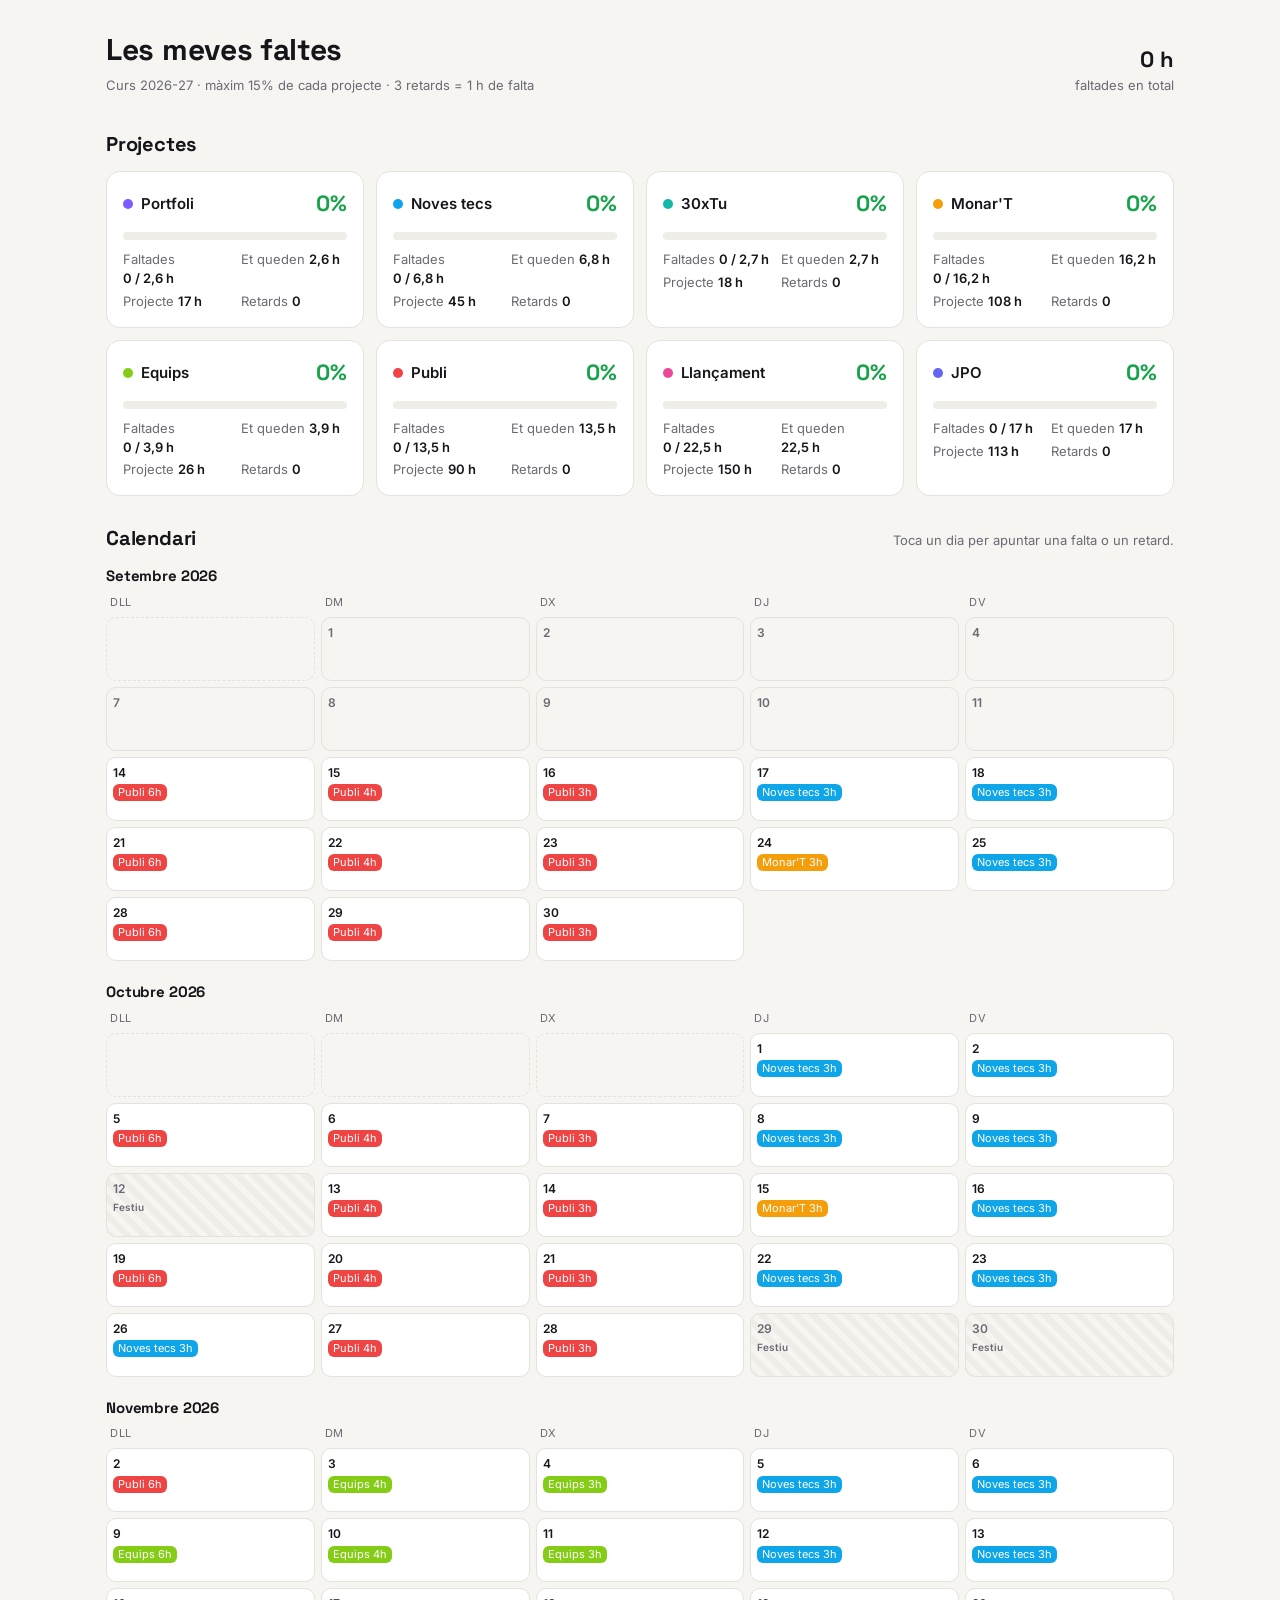
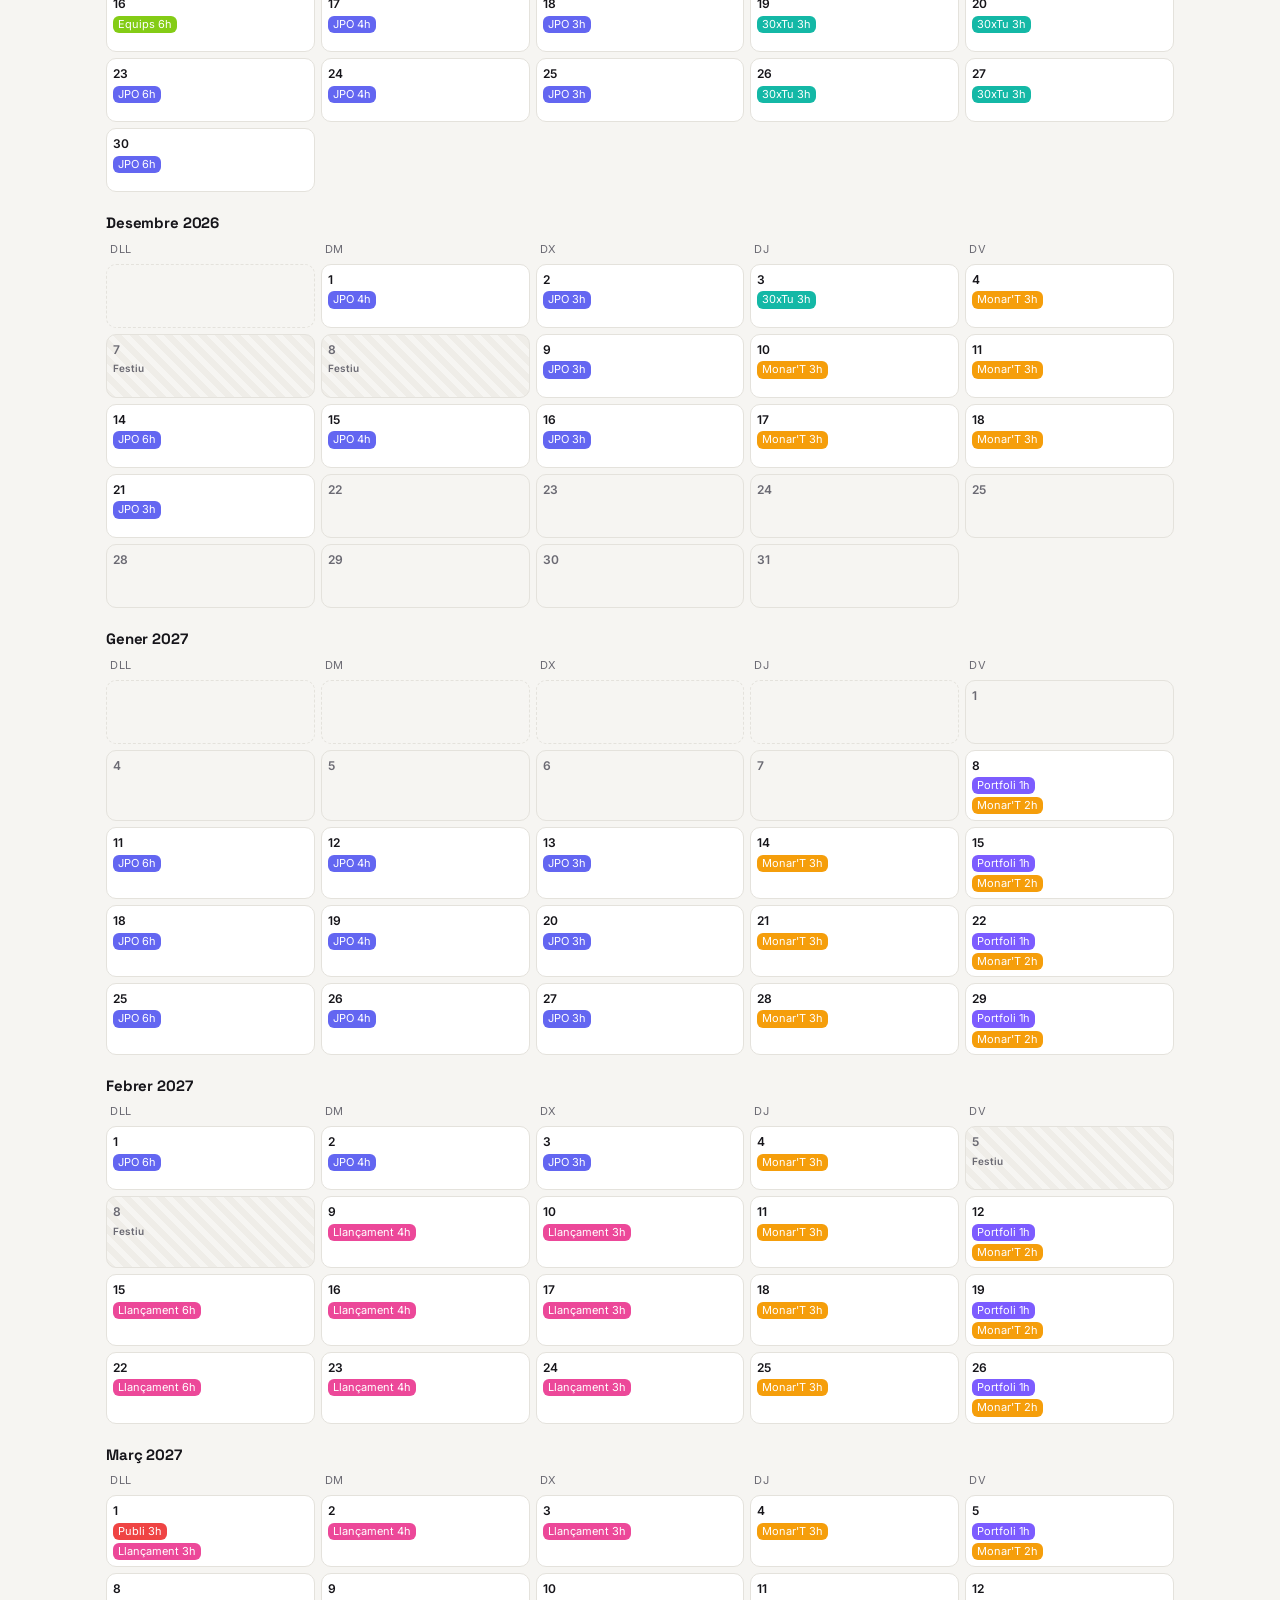
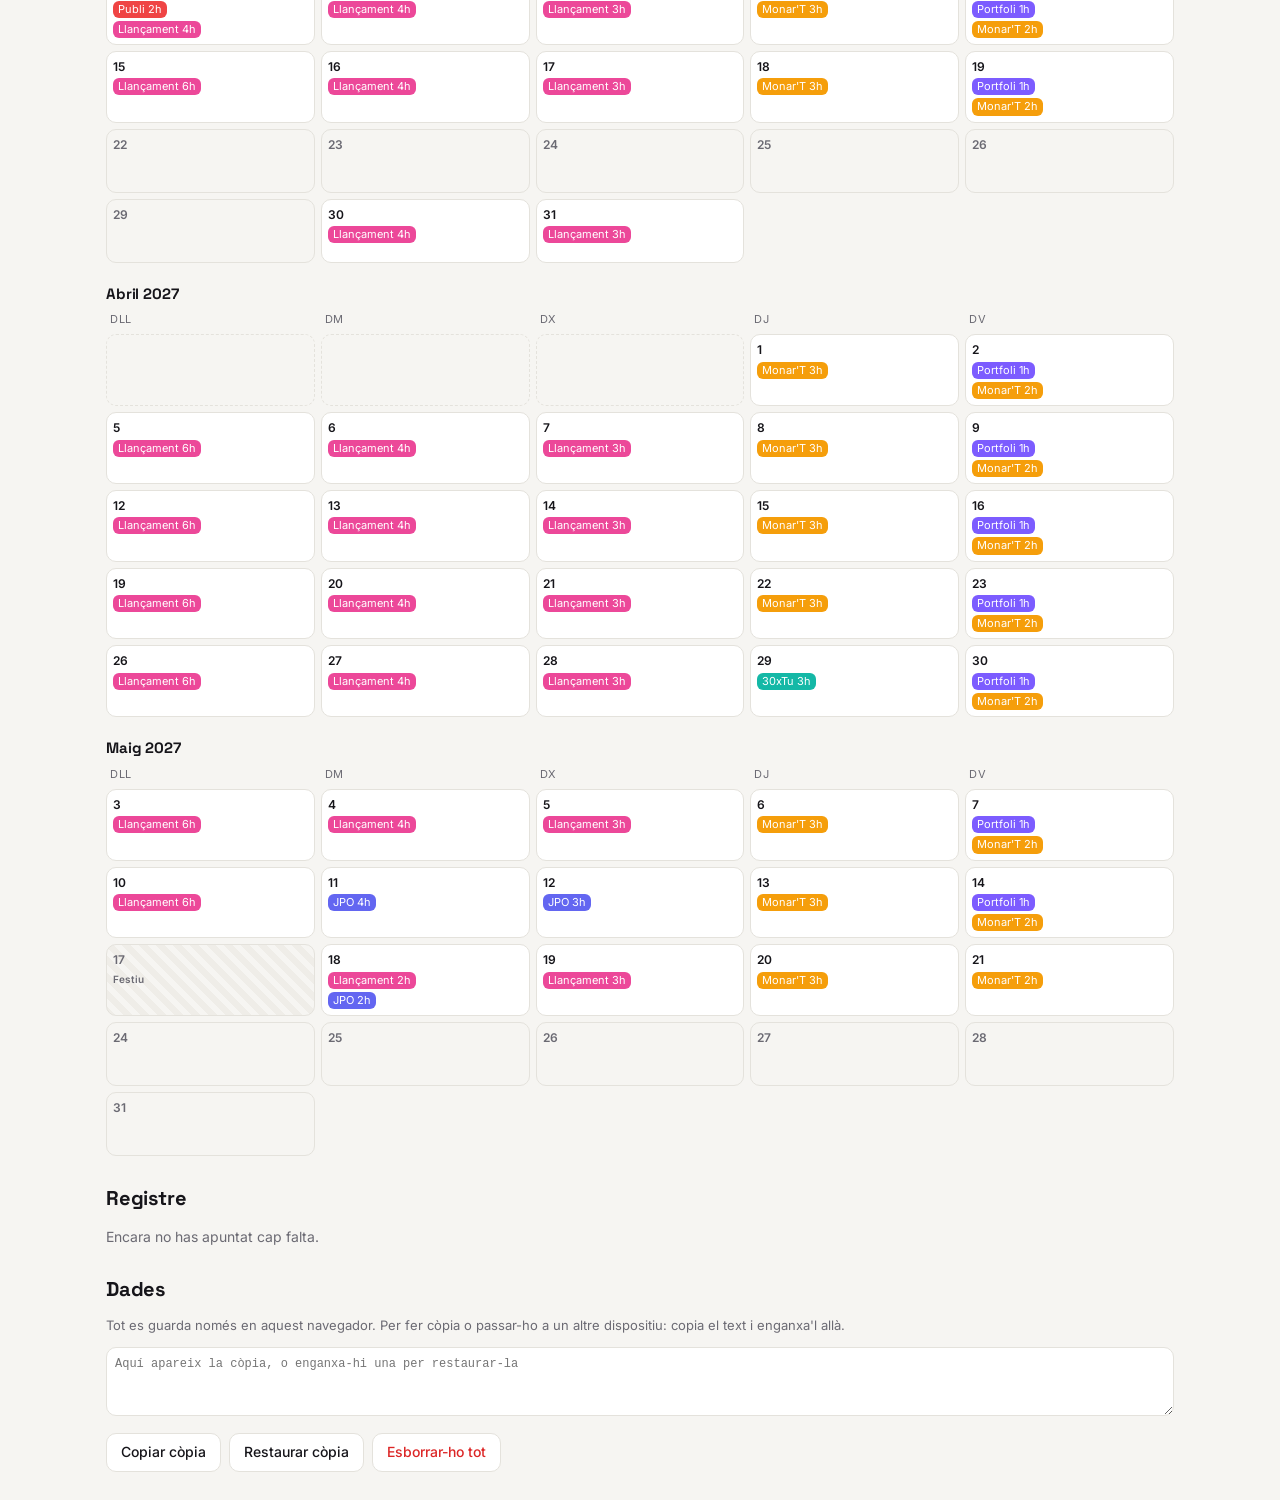
==== index.html @ 02ca1476 "Còpia de seguretat en text i confirmació dins la pàgina Substitueix alert/confirm i la descàrrega de" ====
<!doctype html>
<html lang="ca">
<head>
  <meta charset="utf-8">
  <meta name="viewport" content="width=device-width, initial-scale=1">
  <title>Les meves faltes</title>
  <link rel="preconnect" href="https://fonts.googleapis.com">
  <link rel="preconnect" href="https://fonts.gstatic.com" crossorigin>
  <link href="https://fonts.googleapis.com/css2?family=Space+Grotesk:wght@500;700&family=Inter:wght@400;500;600&display=swap" rel="stylesheet">
  <link rel="stylesheet" href="styles.css">
</head>
<body>
  <header class="top">
    <div>
      <h1>Les meves faltes</h1>
      <p class="sub">Curs 2026-27 · màxim 15% de cada projecte · 3 retards = 1 h de falta</p>
    </div>
    <div class="global" id="global"></div>
  </header>

  <main>
    <section>
      <h2>Projectes</h2>
      <div class="cards" id="cards"></div>
    </section>

    <section>
      <div class="section-head">
        <h2>Calendari</h2>
        <p class="hint">Toca un dia per apuntar una falta o un retard.</p>
      </div>
      <div id="calendar"></div>
    </section>

    <section>
      <h2>Registre</h2>
      <div id="log"></div>
    </section>

    <section class="tools">
      <h2>Dades</h2>
      <p class="hint">Tot es guarda només en aquest navegador. Per fer còpia o passar-ho a un altre dispositiu: copia el text i enganxa'l allà.</p>
      <textarea id="backup" rows="3" placeholder="Aquí apareix la còpia, o enganxa-hi una per restaurar-la"></textarea>
      <div class="row">
        <button id="export" class="btn">Copiar còpia</button>
        <button id="import" class="btn">Restaurar còpia</button>
        <button id="reset" class="btn danger">Esborrar-ho tot</button>
      </div>
      <p class="hint" id="msg" role="status"></p>
    </section>
  </main>

  <dialog id="day">
    <form method="dialog" class="dlg">
      <div class="dlg-head">
        <h3 id="day-title"></h3>
        <button class="icon" value="close" aria-label="Tancar">✕</button>
      </div>
      <div id="day-body"></div>
      <details class="edit">
        <summary>Editar hores del dia (si la temporització ha canviat)</summary>
        <div id="day-edit"></div>
        <div class="row">
          <button type="button" class="btn" id="edit-save">Desar hores</button>
          <button type="button" class="btn ghost" id="edit-reset">Tornar a l'original</button>
        </div>
      </details>
    </form>
  </dialog>

  <script src="data.js"></script>
  <script src="app.js"></script>
</body>
</html>
---- styles.css ----
html { color-scheme: light; }
:root {
  --bg: #f6f5f2;
  --surface: #ffffff;
  --ink: #16151a;
  --muted: #6b6a73;
  --line: #e4e2dc;
  --soft: #efede8;
  --ok: #16a34a;
  --warn: #d97706;
  --bad: #dc2626;
  --accent: #16151a;
  --radius: 14px;
}
@media (prefers-color-scheme: dark) {
  :root:not([data-theme="light"]) {
    --bg: #111014;
    --surface: #1b1a20;
    --ink: #f2f1ee;
    --muted: #9a99a3;
    --line: #2c2b33;
    --soft: #24232a;
    --ok: #22c55e;
    --warn: #f59e0b;
    --bad: #f87171;
    --accent: #f2f1ee;
    color-scheme: dark;
  }
}
:root[data-theme="dark"] {
  --bg: #111014; --surface: #1b1a20; --ink: #f2f1ee; --muted: #9a99a3;
  --line: #2c2b33; --soft: #24232a; --ok: #22c55e; --warn: #f59e0b; --bad: #f87171; --accent: #f2f1ee; color-scheme: dark;
}

* { box-sizing: border-box; }
body {
  margin: 0;
  background: var(--bg);
  color: var(--ink);
  font: 15px/1.45 Inter, system-ui, sans-serif;
}
h1, h2, h3 { font-family: "Space Grotesk", Inter, sans-serif; margin: 0; letter-spacing: -0.01em; }
h1 { font-size: 30px; }
h2 { font-size: 20px; margin-bottom: 12px; }
h3 { font-size: 18px; }
.sub, .hint { color: var(--muted); margin: 4px 0 0; font-size: 13px; }

.top, main { max-width: 1100px; margin: 0 auto; padding: 0 16px; }
.top { display: flex; justify-content: space-between; align-items: flex-end; gap: 16px; flex-wrap: wrap; padding-top: 28px; padding-bottom: 8px; }
.global { font-size: 13px; color: var(--muted); text-align: right; }
.global strong { color: var(--ink); font-size: 22px; font-family: "Space Grotesk", sans-serif; display: block; }
section { margin: 28px 0; }
.section-head { display: flex; justify-content: space-between; align-items: baseline; flex-wrap: wrap; gap: 8px; margin-bottom: 12px; }
.section-head h2 { margin: 0; }

/* Targetes de projecte */
.cards { display: grid; grid-template-columns: repeat(auto-fill, minmax(240px, 1fr)); gap: 12px; }
.card { background: var(--surface); border: 1px solid var(--line); border-radius: var(--radius); padding: 16px; }
.card-head { display: flex; align-items: center; gap: 8px; }
.dot { width: 10px; height: 10px; border-radius: 50%; flex: none; }
.card-name { font-weight: 600; }
.pct { margin-left: auto; font-family: "Space Grotesk", sans-serif; font-size: 22px; font-weight: 700; }
.bar { position: relative; height: 8px; background: var(--soft); border-radius: 99px; margin: 12px 0 10px; overflow: hidden; }
.bar > span { position: absolute; inset: 0 auto 0 0; border-radius: 99px; }
.stats { display: grid; grid-template-columns: 1fr 1fr; gap: 4px 12px; font-size: 13px; color: var(--muted); }
.stats b { color: var(--ink); font-weight: 600; white-space: nowrap; }
.ok { color: var(--ok); } .warn { color: var(--warn); } .bad { color: var(--bad); }
.bg-ok { background: var(--ok); } .bg-warn { background: var(--warn); } .bg-bad { background: var(--bad); }

/* Calendari */
.month { margin-bottom: 20px; }
.month h3 { font-size: 15px; margin-bottom: 8px; }
.grid { display: grid; grid-template-columns: repeat(5, minmax(0, 1fr)); gap: 6px; }
.wd { font-size: 11px; color: var(--muted); text-transform: uppercase; letter-spacing: .05em; padding-left: 4px; }
.cell {
  min-height: 64px; background: var(--surface); border: 1px solid var(--line); border-radius: 10px;
  padding: 6px; text-align: left; font: inherit; color: inherit; cursor: pointer; display: flex; flex-direction: column; gap: 3px;
}
.cell:hover { border-color: var(--muted); }
.cell.empty { background: transparent; border-style: dashed; cursor: default; }
.cell.none { background: transparent; cursor: default; color: var(--muted); }
.cell.holiday { background: repeating-linear-gradient(45deg, var(--soft) 0 6px, transparent 6px 12px); cursor: default; color: var(--muted); }
.cell.today { outline: 2px solid var(--accent); outline-offset: 1px; }
.cell.missed { border-color: var(--bad); }
.num { font-size: 12px; font-weight: 600; display: flex; justify-content: space-between; }
.tag { font-size: 10px; color: var(--bad); font-weight: 600; }
.chip { font-size: 11px; line-height: 1.2; padding: 2px 5px; border-radius: 6px; color: #fff; white-space: nowrap; overflow: hidden; text-overflow: ellipsis; }
.chip.x { text-decoration: line-through; opacity: .55; }

/* Registre */
.log { background: var(--surface); border: 1px solid var(--line); border-radius: var(--radius); overflow: hidden; }
.log-row { display: flex; gap: 12px; align-items: center; padding: 10px 14px; border-top: 1px solid var(--line); font-size: 14px; }
.log-row:first-child { border-top: 0; }
.log-row .d { width: 110px; color: var(--muted); flex: none; }
.log-row .p { flex: 1; display: flex; align-items: center; gap: 8px; }
.empty-msg { color: var(--muted); font-size: 14px; }

/* Botons */
.row { display: flex; gap: 8px; flex-wrap: wrap; margin-top: 12px; }
.btn { font: inherit; font-size: 14px; font-weight: 500; padding: 8px 14px; border-radius: 10px; border: 1px solid var(--line); background: var(--surface); color: var(--ink); cursor: pointer; }
.btn:hover { border-color: var(--muted); }
.btn.danger { color: var(--bad); }
.btn.ghost { background: transparent; }
.icon { border: 0; background: none; color: var(--muted); font-size: 18px; cursor: pointer; }
.link { border: 0; background: none; color: var(--muted); cursor: pointer; font: inherit; font-size: 13px; text-decoration: underline; }

/* Diàleg */
dialog { border: 1px solid var(--line); border-radius: 18px; padding: 0; background: var(--surface); color: var(--ink); width: min(460px, calc(100vw - 32px)); }
dialog::backdrop { background: rgba(0,0,0,.45); }
.dlg { padding: 18px; }
.dlg-head { display: flex; justify-content: space-between; align-items: center; margin-bottom: 12px; }
.proj { border: 1px solid var(--line); border-radius: 12px; padding: 12px; margin-bottom: 10px; }
.proj-head { display: flex; align-items: center; gap: 8px; margin-bottom: 10px; }
.proj-head .h { margin-left: auto; color: var(--muted); font-size: 13px; }
.ctrl { display: flex; align-items: center; justify-content: space-between; gap: 8px; margin-top: 6px; font-size: 14px; }
.step { display: flex; align-items: center; gap: 6px; }
.step button { width: 32px; height: 32px; border-radius: 8px; border: 1px solid var(--line); background: var(--soft); color: var(--ink); font-size: 16px; cursor: pointer; }
.step output { min-width: 28px; text-align: center; font-weight: 600; }
.edit { margin-top: 8px; font-size: 14px; }
.edit summary { cursor: pointer; color: var(--muted); }
.edit-grid { display: grid; grid-template-columns: 1fr 70px; gap: 6px 10px; align-items: center; margin-top: 10px; }
.edit-grid input { font: inherit; padding: 6px 8px; border-radius: 8px; border: 1px solid var(--line); background: var(--bg); color: var(--ink); width: 100%; }

@media (max-width: 560px) {
  h1 { font-size: 24px; }
  .global { text-align: left; }
  .cell { min-height: 54px; padding: 4px; }
  .chip { font-size: 9px; padding: 1px 3px; }
  .log-row .d { width: 80px; }
}

#backup { width: 100%; margin-top: 12px; font: 12px/1.4 ui-monospace, monospace; padding: 8px; border-radius: 10px; border: 1px solid var(--line); background: var(--surface); color: var(--ink); resize: vertical; }
.btn:focus-visible, .cell:focus-visible, .step button:focus-visible { outline: 2px solid var(--accent); outline-offset: 2px; }
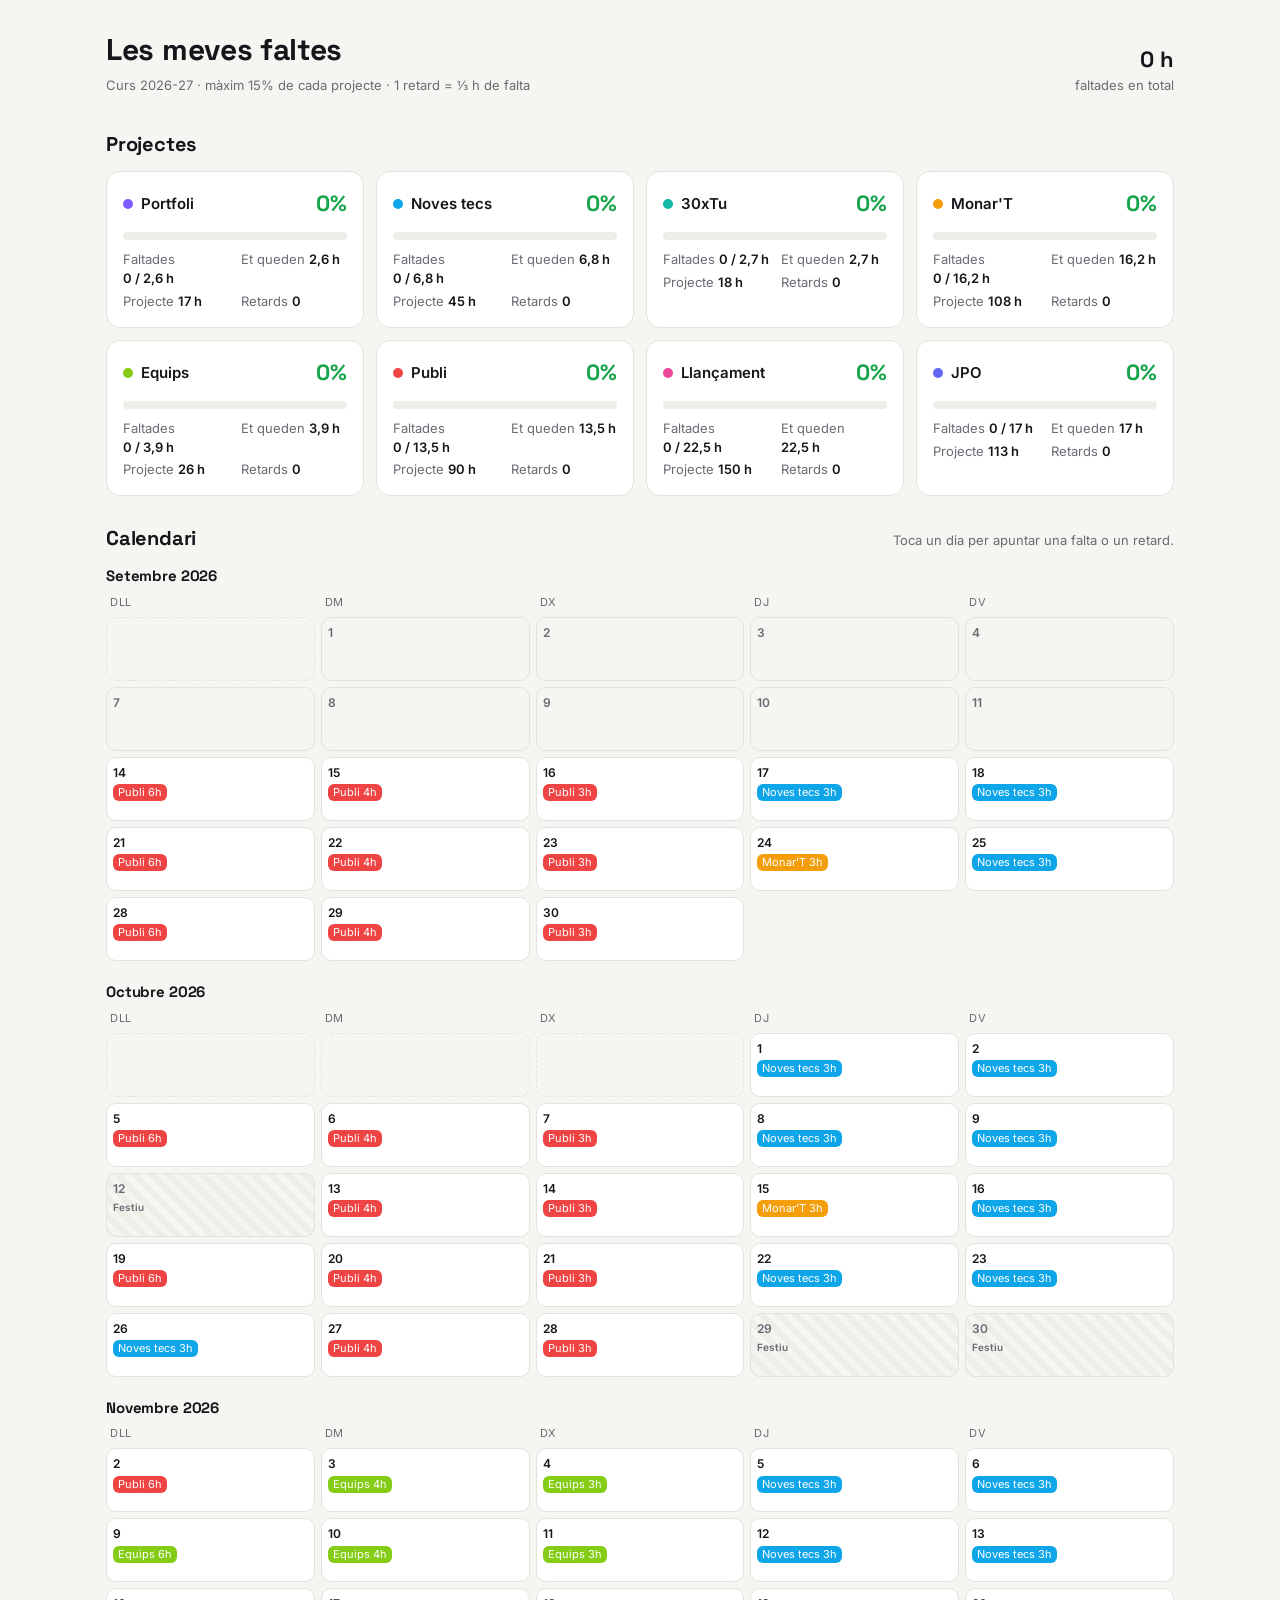
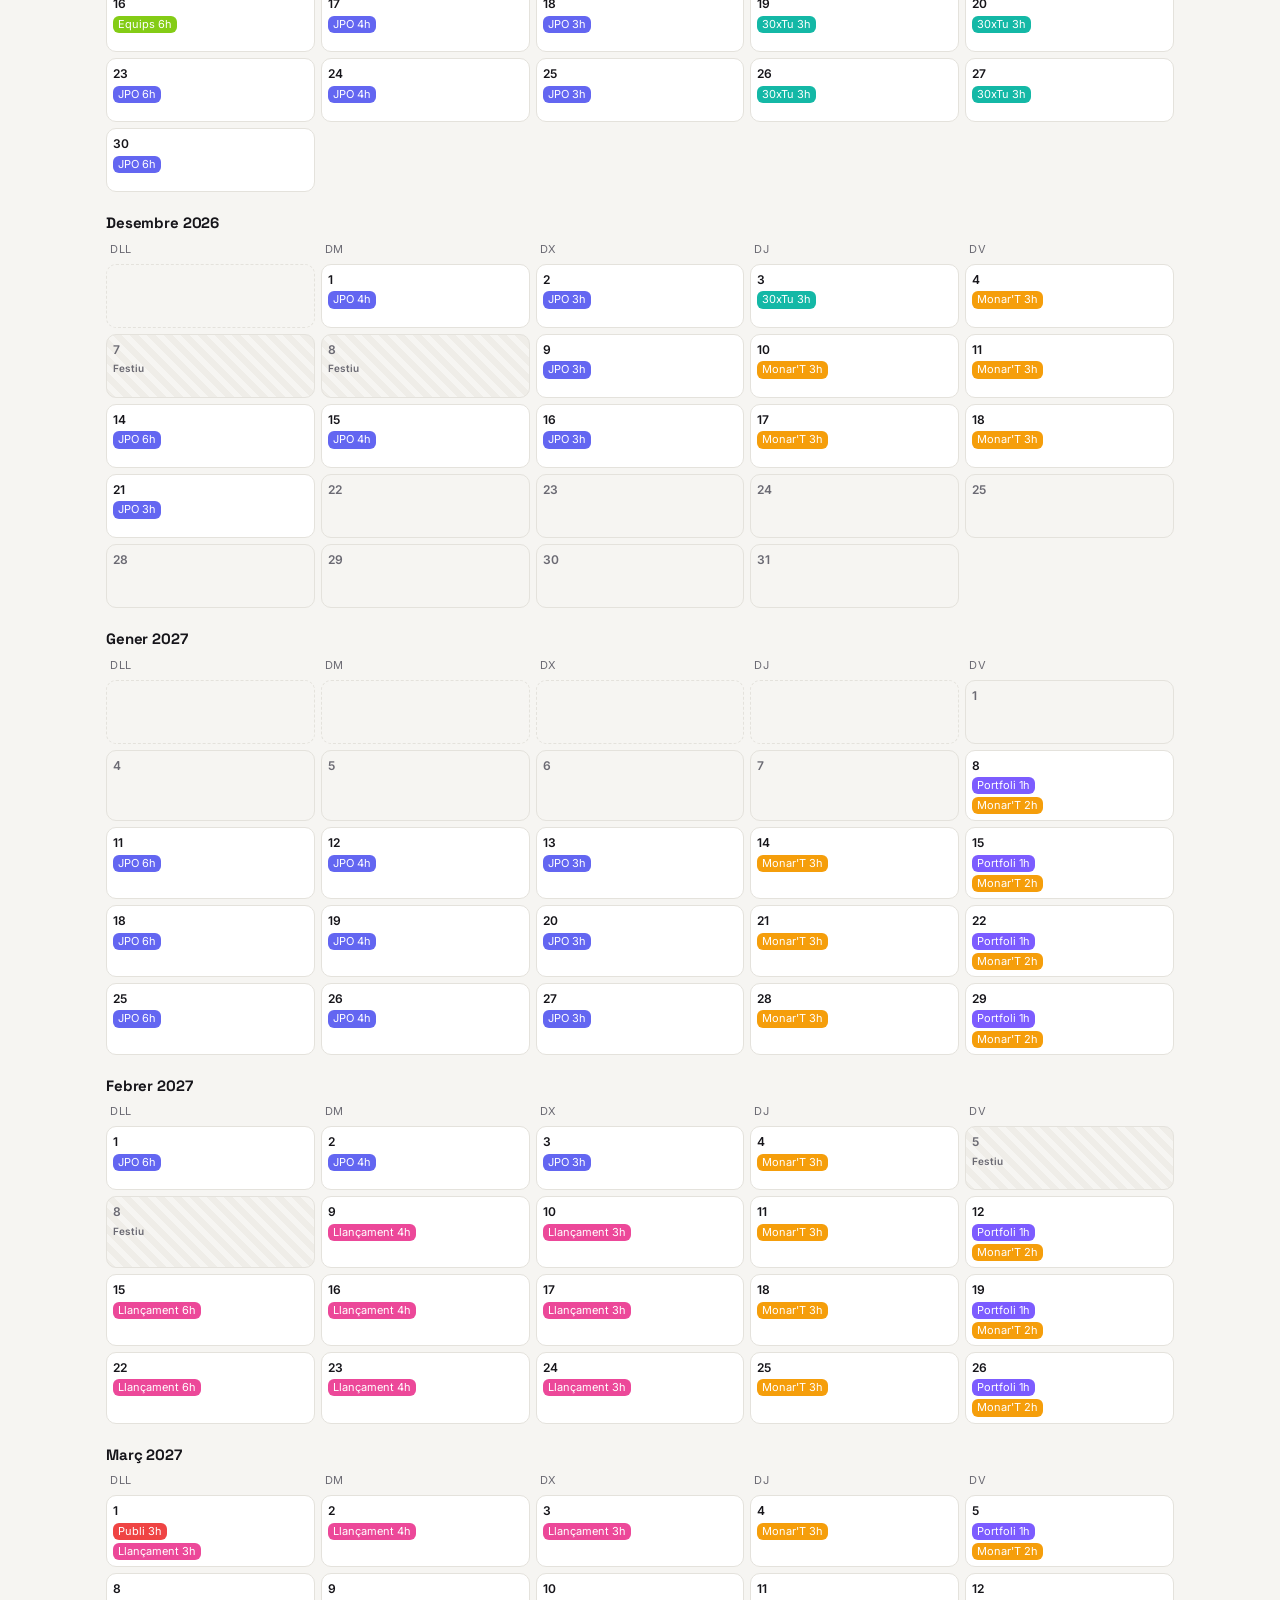
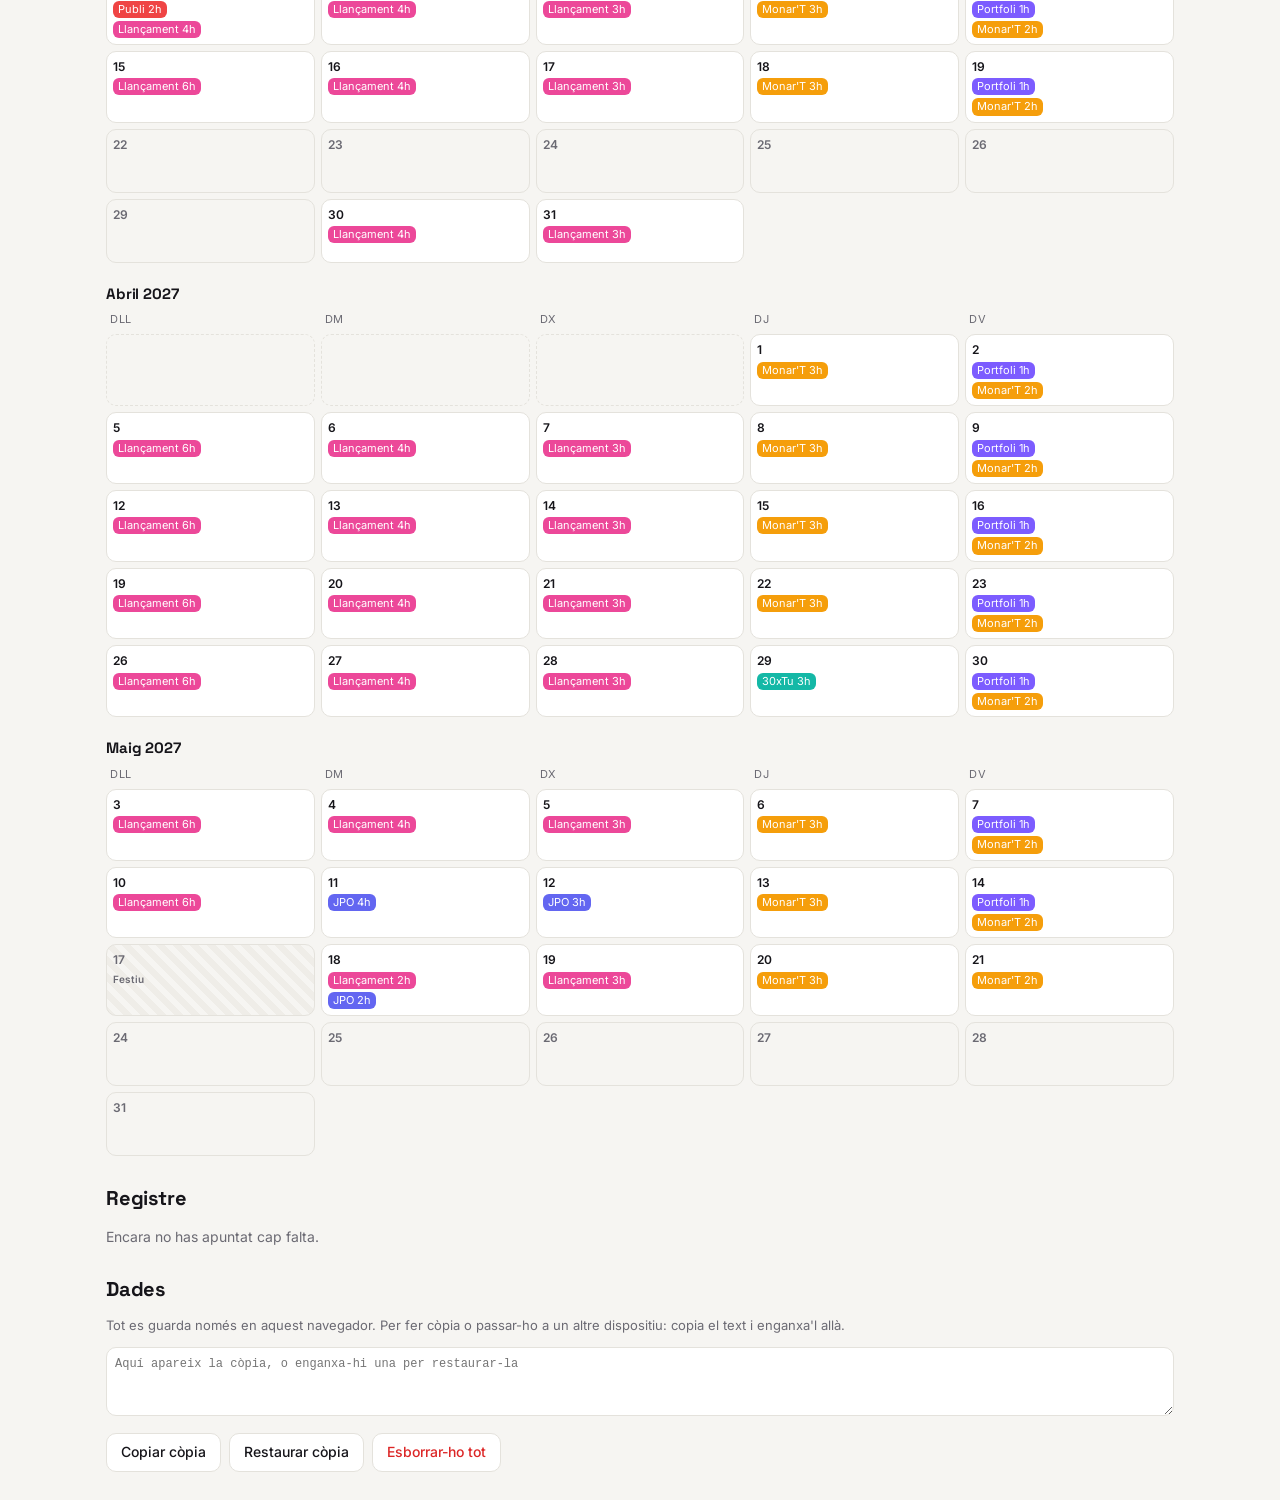
==== commit bbe3865e: "Cada retard suma 1/3 h de falta directament Co-Authored-By: Claude Opus 5.5 <noreply@anthropic.com> " ====
--- a/index.html
+++ b/index.html
@@ -13,7 +13,7 @@
   <header class="top">
     <div>
       <h1>Les meves faltes</h1>
-      <p class="sub">Curs 2026-27 · màxim 15% de cada projecte · 3 retards = 1 h de falta</p>
+      <p class="sub">Curs 2026-27 · màxim 15% de cada projecte · 1 retard = ⅓ h de falta</p>
     </div>
     <div class="global" id="global"></div>
   </header>
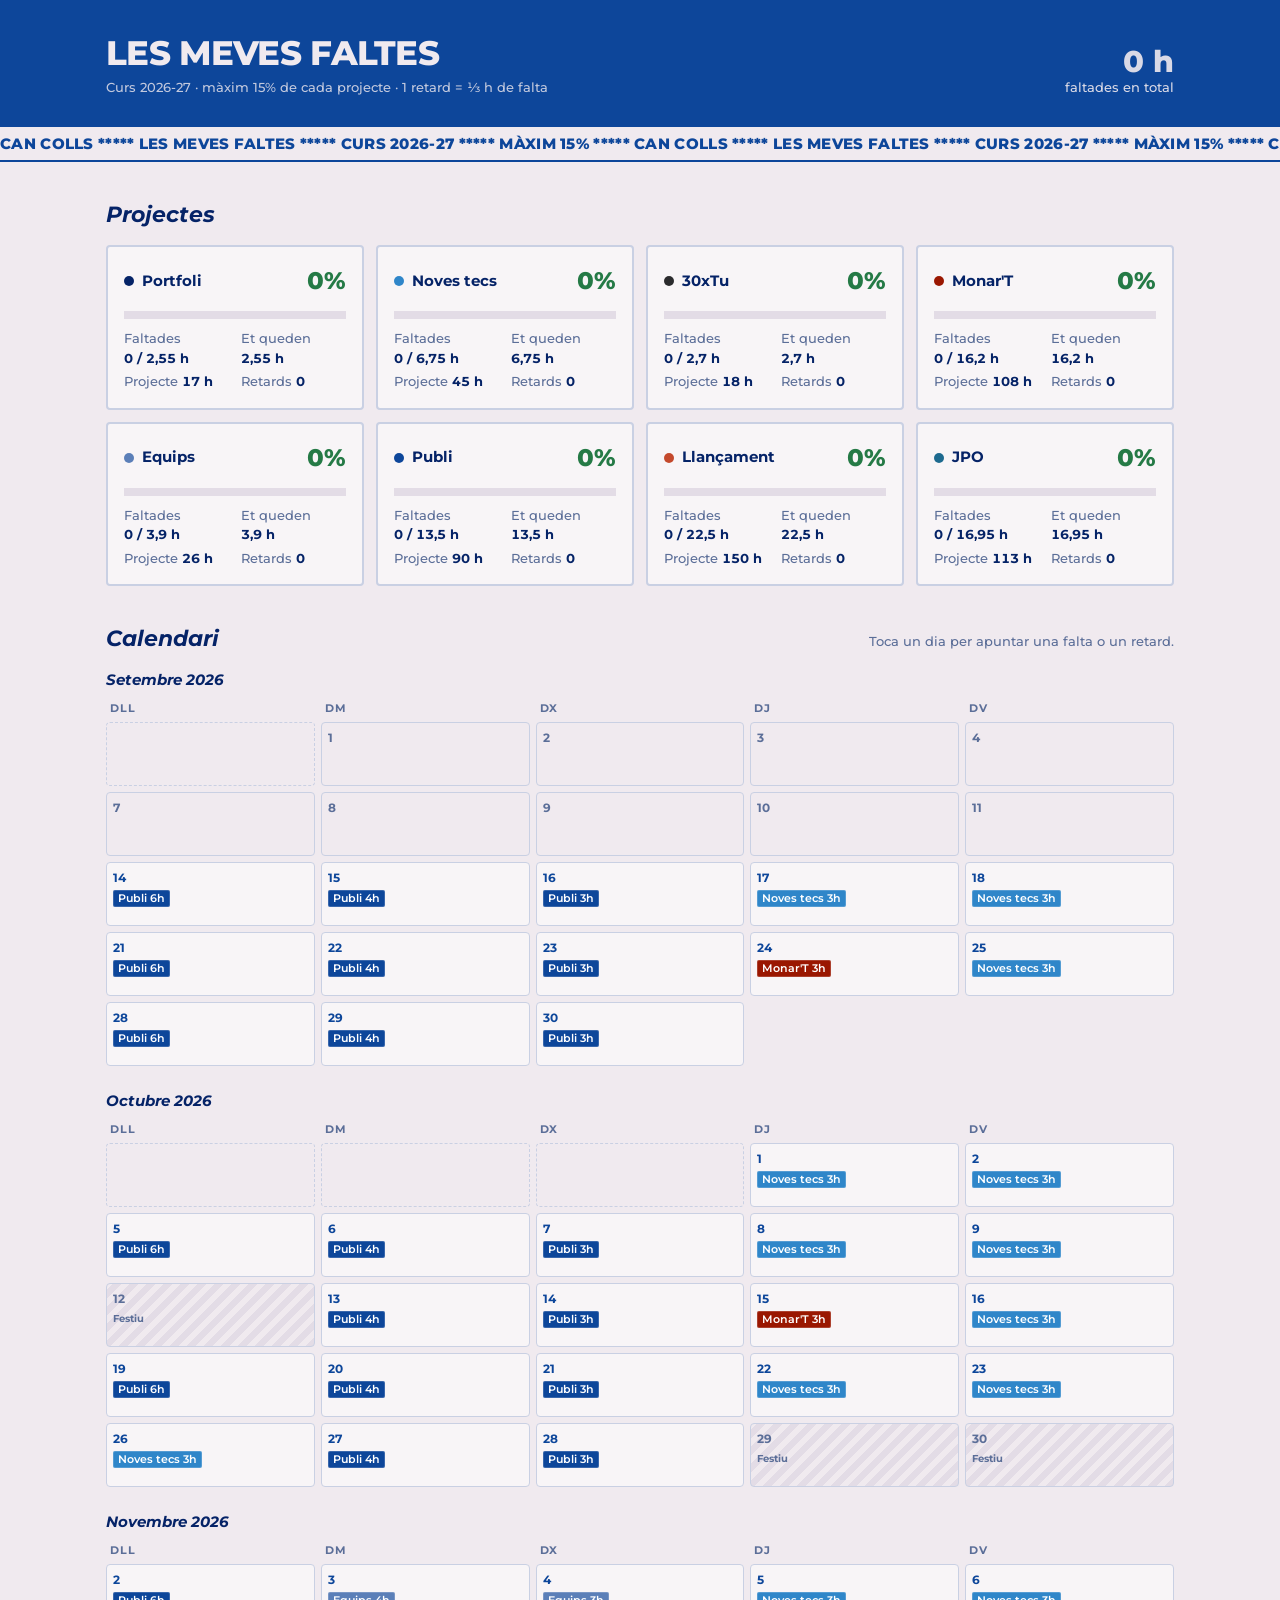
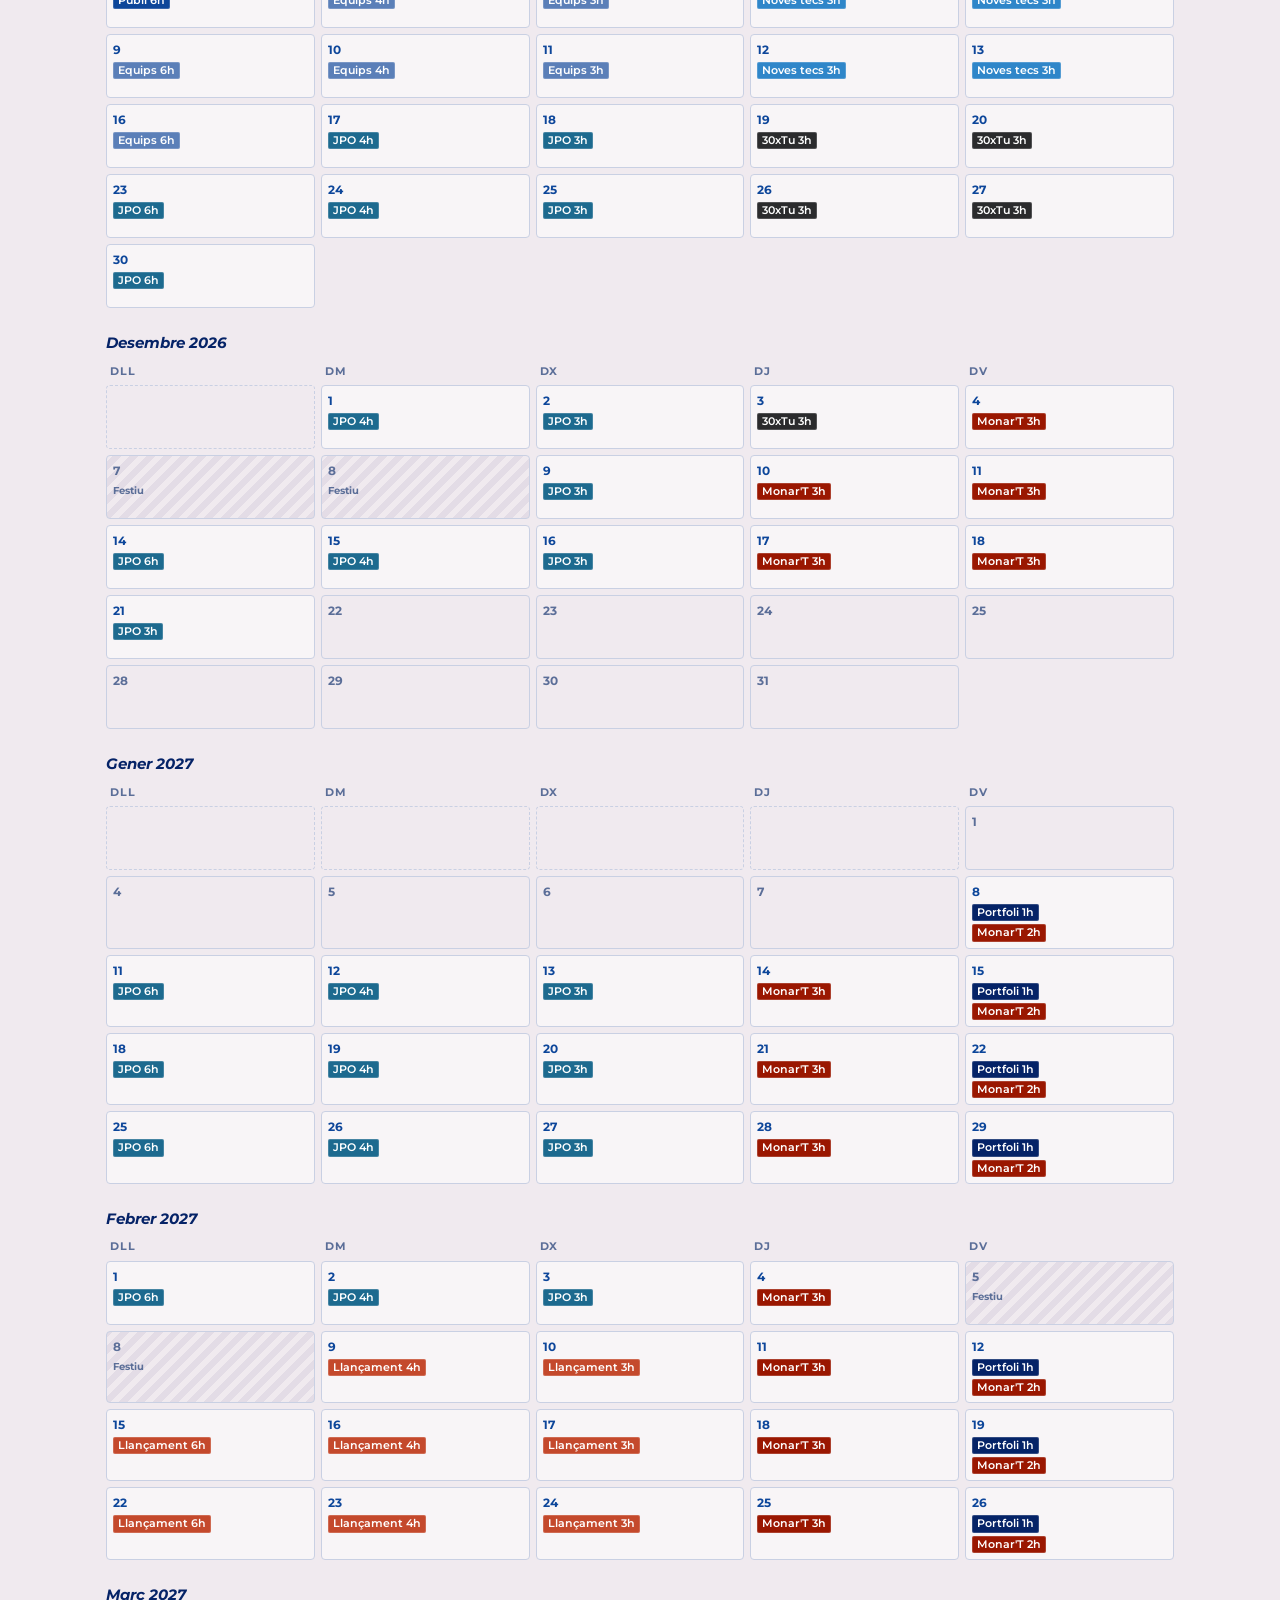
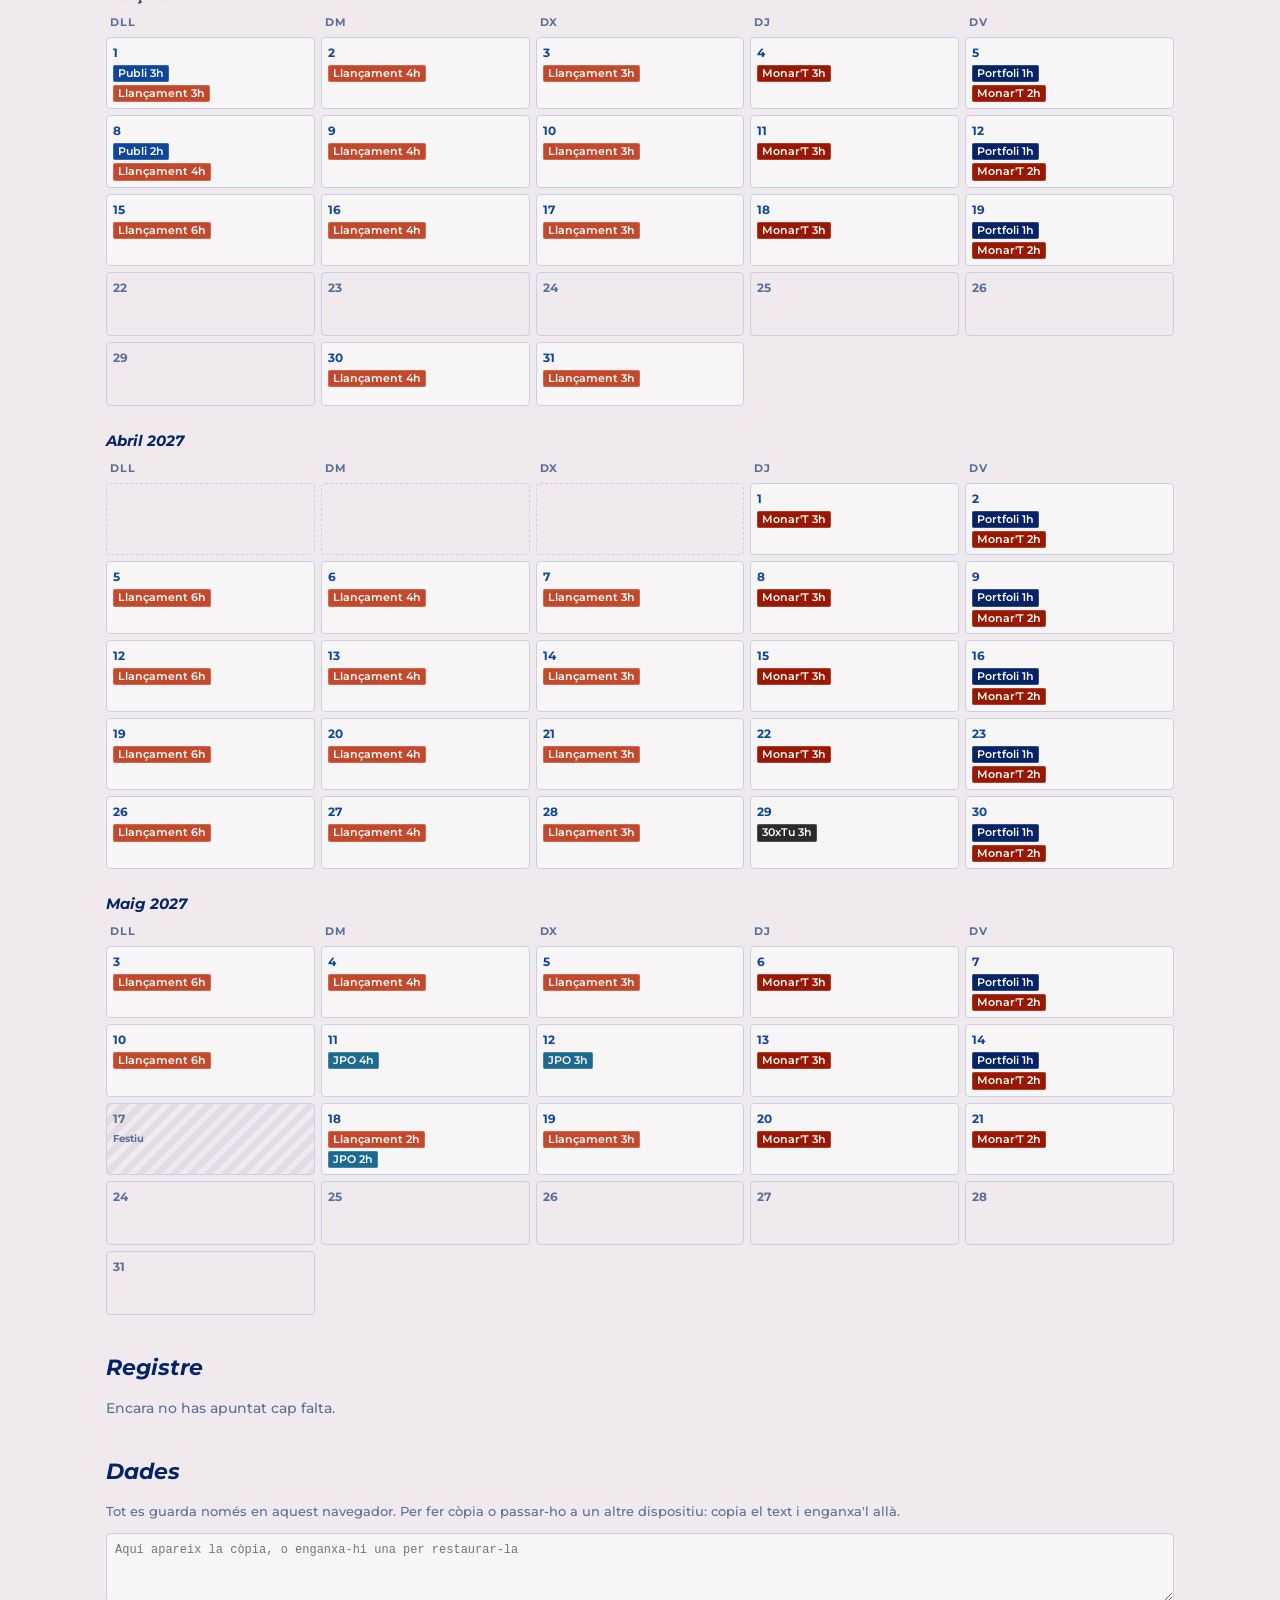
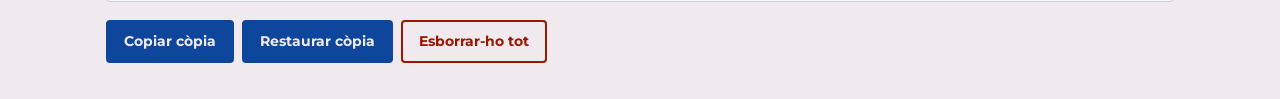
==== commit 5ec2105a: "Aplica la identitat visual de Can Colls Paleta (MarineBlue, NavalAir, RedRock, NotPink), Montserrat," ====
--- a/index.html
+++ b/index.html
@@ -6,7 +6,7 @@
   <title>Les meves faltes</title>
   <link rel="preconnect" href="https://fonts.googleapis.com">
   <link rel="preconnect" href="https://fonts.gstatic.com" crossorigin>
-  <link href="https://fonts.googleapis.com/css2?family=Space+Grotesk:wght@500;700&family=Inter:wght@400;500;600&display=swap" rel="stylesheet">
+  <link href="https://fonts.googleapis.com/css2?family=Montserrat:ital,wght@0,400;0,500;0,600;0,700;0,800;1,600;1,700&display=swap" rel="stylesheet">
   <link rel="stylesheet" href="styles.css">
 </head>
 <body>
@@ -17,6 +17,7 @@
     </div>
     <div class="global" id="global"></div>
   </header>
+  <div class="ticker" aria-hidden="true"><span>CAN COLLS ***** Les meves faltes ***** Curs 2026-27 ***** Màxim 15% ***** CAN COLLS ***** Les meves faltes ***** Curs 2026-27 ***** Màxim 15% ***** CAN COLLS ***** Les meves faltes ***** Curs 2026-27 ***** Màxim 15% ***** CAN COLLS ***** Les meves faltes ***** Curs 2026-27 ***** Màxim 15% ***** CAN COLLS ***** Les meves faltes ***** Curs 2026-27 ***** Màxim 15% ***** CAN COLLS ***** Les meves faltes ***** Curs 2026-27 ***** Màxim 15% ***** CAN COLLS ***** Les meves faltes ***** Curs 2026-27 ***** Màxim 15% ***** CAN COLLS ***** Les meves faltes ***** Curs 2026-27 ***** Màxim 15% ***** </span></div>
 
   <main>
     <section>
--- a/styles.css
+++ b/styles.css
@@ -1,35 +1,52 @@
+/* Identitat Can Colls: blau marí sobre blanc trencat, vermell per a l'èmfasi, Montserrat per a tot el text.
+   Capçalera en bloc blau a tota amplada + cinta de text, com als manuals de marca. */
 html { color-scheme: light; }
 :root {
-  --bg: #f6f5f2;
-  --surface: #ffffff;
-  --ink: #16151a;
-  --muted: #6b6a73;
-  --line: #e4e2dc;
-  --soft: #efede8;
-  --ok: #16a34a;
-  --warn: #d97706;
-  --bad: #dc2626;
-  --accent: #16151a;
-  --radius: 14px;
+  --marine: #0d469a;   /* MarineBlue */
+  --naval: #052367;    /* NavalAir */
+  --red: #9a1701;      /* RedRock */
+  --graphite: #2b2b2d; /* Idunnow */
+  --notpink: #f0eaef;  /* NotPink */
+
+  --bg: var(--notpink);
+  --surface: #f8f5f7;
+  --ink: var(--marine);
+  --strong: var(--naval);
+  --muted: #5b6e98;
+  --line: #c9d0e3;
+  --soft: #e3dce6;
+  --band: var(--marine);
+  --band-ink: var(--notpink);
+  --ok: #257a46;
+  --warn: #a8690f;
+  --bad: var(--red);
+  --accent: var(--red);
+  --radius: 4px;
+
+  --font: "Montserrat", "Helvetica Neue", Arial, sans-serif;
 }
 @media (prefers-color-scheme: dark) {
   :root:not([data-theme="light"]) {
-    --bg: #111014;
-    --surface: #1b1a20;
-    --ink: #f2f1ee;
-    --muted: #9a99a3;
-    --line: #2c2b33;
-    --soft: #24232a;
-    --ok: #22c55e;
-    --warn: #f59e0b;
-    --bad: #f87171;
-    --accent: #f2f1ee;
+    --bg: #04173f;
+    --surface: #0a2656;
+    --ink: #e9e3ec;
+    --strong: #ffffff;
+    --muted: #9fb0d4;
+    --line: #1f3d75;
+    --soft: #11306a;
+    --band: var(--marine);
+    --band-ink: var(--notpink);
+    --ok: #57c587;
+    --warn: #e5ad45;
+    --bad: #ef6a52;
+    --accent: #ef6a52;
     color-scheme: dark;
   }
 }
 :root[data-theme="dark"] {
-  --bg: #111014; --surface: #1b1a20; --ink: #f2f1ee; --muted: #9a99a3;
-  --line: #2c2b33; --soft: #24232a; --ok: #22c55e; --warn: #f59e0b; --bad: #f87171; --accent: #f2f1ee; color-scheme: dark;
+  --bg: #04173f; --surface: #0a2656; --ink: #e9e3ec; --strong: #ffffff; --muted: #9fb0d4;
+  --line: #1f3d75; --soft: #11306a; --band: var(--marine); --band-ink: var(--notpink);
+  --ok: #57c587; --warn: #e5ad45; --bad: #ef6a52; --accent: #ef6a52; color-scheme: dark;
 }
 
 * { box-sizing: border-box; }
@@ -37,97 +54,125 @@
   margin: 0;
   background: var(--bg);
   color: var(--ink);
-  font: 15px/1.45 Inter, system-ui, sans-serif;
+  font: 500 15px/1.5 var(--font);
 }
-h1, h2, h3 { font-family: "Space Grotesk", Inter, sans-serif; margin: 0; letter-spacing: -0.01em; }
-h1 { font-size: 30px; }
-h2 { font-size: 20px; margin-bottom: 12px; }
-h3 { font-size: 18px; }
-.sub, .hint { color: var(--muted); margin: 4px 0 0; font-size: 13px; }
+h1, h2, h3 { font-family: var(--font); margin: 0; text-wrap: balance; }
+h1 { font-size: 34px; font-weight: 800; letter-spacing: -0.02em; line-height: 1.05; }
+h2 { font-size: 22px; font-weight: 700; font-style: italic; margin-bottom: 14px; color: var(--strong); }
+h3 { font-size: 18px; font-weight: 700; }
+.sub, .hint { color: var(--muted); margin: 6px 0 0; font-size: 13px; font-weight: 500; }
 
+/* Capçalera: bloc blau a tota amplada */
 .top, main { max-width: 1100px; margin: 0 auto; padding: 0 16px; }
-.top { display: flex; justify-content: space-between; align-items: flex-end; gap: 16px; flex-wrap: wrap; padding-top: 28px; padding-bottom: 8px; }
-.global { font-size: 13px; color: var(--muted); text-align: right; }
-.global strong { color: var(--ink); font-size: 22px; font-family: "Space Grotesk", sans-serif; display: block; }
-section { margin: 28px 0; }
-.section-head { display: flex; justify-content: space-between; align-items: baseline; flex-wrap: wrap; gap: 8px; margin-bottom: 12px; }
+.top {
+  display: flex; justify-content: space-between; align-items: flex-end; gap: 16px; flex-wrap: wrap;
+  padding-top: 36px; padding-bottom: 28px;
+  background: var(--band); color: var(--band-ink);
+  box-shadow: 0 0 0 100vmax var(--band); clip-path: inset(0 -100vmax);
+}
+.top h1 { color: var(--band-ink); text-transform: uppercase; }
+.top .sub { color: var(--band-ink); opacity: .8; }
+.global { font-size: 13px; color: var(--band-ink); opacity: .9; text-align: right; }
+.global strong { color: var(--band-ink); font-size: 30px; font-weight: 800; display: block; line-height: 1.1; font-variant-numeric: tabular-nums; }
+
+/* Cinta de text sota la capçalera */
+.ticker {
+  overflow: hidden; white-space: nowrap; background: var(--notpink); color: var(--marine);
+  border-block: 2px solid var(--marine);
+  font: 800 15px/1 var(--font); text-transform: uppercase; letter-spacing: .02em;
+}
+.ticker span { display: inline-block; padding: 9px 0; animation: ticker 40s linear infinite; }
+@keyframes ticker { to { transform: translateX(-50%); } }
+@media (prefers-reduced-motion: reduce) { .ticker span { animation: none; } }
+
+section { margin: 36px 0; }
+.section-head { display: flex; justify-content: space-between; align-items: baseline; flex-wrap: wrap; gap: 8px; margin-bottom: 14px; }
 .section-head h2 { margin: 0; }
 
 /* Targetes de projecte */
 .cards { display: grid; grid-template-columns: repeat(auto-fill, minmax(240px, 1fr)); gap: 12px; }
-.card { background: var(--surface); border: 1px solid var(--line); border-radius: var(--radius); padding: 16px; }
+.card { background: var(--surface); border: 2px solid var(--line); border-radius: var(--radius); padding: 16px; }
 .card-head { display: flex; align-items: center; gap: 8px; }
 .dot { width: 10px; height: 10px; border-radius: 50%; flex: none; }
-.card-name { font-weight: 600; }
-.pct { margin-left: auto; font-family: "Space Grotesk", sans-serif; font-size: 22px; font-weight: 700; }
-.bar { position: relative; height: 8px; background: var(--soft); border-radius: 99px; margin: 12px 0 10px; overflow: hidden; }
-.bar > span { position: absolute; inset: 0 auto 0 0; border-radius: 99px; }
+.card-name { font-weight: 700; color: var(--strong); }
+.pct { margin-left: auto; font-size: 24px; font-weight: 800; font-variant-numeric: tabular-nums; }
+.bar { position: relative; height: 8px; background: var(--soft); border-radius: 0; margin: 12px 0 10px; overflow: hidden; }
+.bar > span { position: absolute; inset: 0 auto 0 0; }
 .stats { display: grid; grid-template-columns: 1fr 1fr; gap: 4px 12px; font-size: 13px; color: var(--muted); }
-.stats b { color: var(--ink); font-weight: 600; white-space: nowrap; }
+.stats b { color: var(--strong); font-weight: 700; white-space: nowrap; font-variant-numeric: tabular-nums; }
 .ok { color: var(--ok); } .warn { color: var(--warn); } .bad { color: var(--bad); }
 .bg-ok { background: var(--ok); } .bg-warn { background: var(--warn); } .bg-bad { background: var(--bad); }
 
 /* Calendari */
-.month { margin-bottom: 20px; }
-.month h3 { font-size: 15px; margin-bottom: 8px; }
+.month { margin-bottom: 24px; }
+.month h3 { font-size: 15px; margin-bottom: 8px; font-style: italic; color: var(--strong); }
 .grid { display: grid; grid-template-columns: repeat(5, minmax(0, 1fr)); gap: 6px; }
-.wd { font-size: 11px; color: var(--muted); text-transform: uppercase; letter-spacing: .05em; padding-left: 4px; }
+.wd { font-size: 11px; font-weight: 700; color: var(--muted); text-transform: uppercase; letter-spacing: .08em; padding-left: 4px; }
 .cell {
-  min-height: 64px; background: var(--surface); border: 1px solid var(--line); border-radius: 10px;
+  min-height: 64px; background: var(--surface); border: 1.5px solid var(--line); border-radius: var(--radius);
   padding: 6px; text-align: left; font: inherit; color: inherit; cursor: pointer; display: flex; flex-direction: column; gap: 3px;
 }
-.cell:hover { border-color: var(--muted); }
+.cell:hover { border-color: var(--ink); }
 .cell.empty { background: transparent; border-style: dashed; cursor: default; }
 .cell.none { background: transparent; cursor: default; color: var(--muted); }
-.cell.holiday { background: repeating-linear-gradient(45deg, var(--soft) 0 6px, transparent 6px 12px); cursor: default; color: var(--muted); }
+.cell.holiday { background: repeating-linear-gradient(-45deg, var(--soft) 0 6px, transparent 6px 12px); cursor: default; color: var(--muted); }
 .cell.today { outline: 2px solid var(--accent); outline-offset: 1px; }
 .cell.missed { border-color: var(--bad); }
-.num { font-size: 12px; font-weight: 600; display: flex; justify-content: space-between; }
-.tag { font-size: 10px; color: var(--bad); font-weight: 600; }
-.chip { font-size: 11px; line-height: 1.2; padding: 2px 5px; border-radius: 6px; color: #fff; white-space: nowrap; overflow: hidden; text-overflow: ellipsis; }
-.chip.x { text-decoration: line-through; opacity: .55; }
+.num { font-size: 12px; font-weight: 700; display: flex; justify-content: space-between; }
+.tag { font-size: 10px; color: var(--bad); font-weight: 700; }
+.chip { font-size: 11px; font-weight: 600; line-height: 1.2; padding: 2px 5px; border-radius: 2px; color: #fff; white-space: nowrap; overflow: hidden; text-overflow: ellipsis; box-shadow: inset 0 0 0 1px rgba(255, 255, 255, .18); }
+.chip.x { text-decoration: line-through; opacity: .5; }
 
 /* Registre */
-.log { background: var(--surface); border: 1px solid var(--line); border-radius: var(--radius); overflow: hidden; }
+.log { background: var(--surface); border: 2px solid var(--line); border-radius: var(--radius); overflow: hidden; }
 .log-row { display: flex; gap: 12px; align-items: center; padding: 10px 14px; border-top: 1px solid var(--line); font-size: 14px; }
 .log-row:first-child { border-top: 0; }
-.log-row .d { width: 110px; color: var(--muted); flex: none; }
-.log-row .p { flex: 1; display: flex; align-items: center; gap: 8px; }
+.log-row .d { width: 110px; color: var(--muted); flex: none; font-variant-numeric: tabular-nums; }
+.log-row .p { flex: 1; min-width: 0; display: flex; align-items: center; gap: 8px; }
 .empty-msg { color: var(--muted); font-size: 14px; }
 
 /* Botons */
 .row { display: flex; gap: 8px; flex-wrap: wrap; margin-top: 12px; }
-.btn { font: inherit; font-size: 14px; font-weight: 500; padding: 8px 14px; border-radius: 10px; border: 1px solid var(--line); background: var(--surface); color: var(--ink); cursor: pointer; }
-.btn:hover { border-color: var(--muted); }
-.btn.danger { color: var(--bad); }
-.btn.ghost { background: transparent; }
+.btn {
+  font: inherit; font-size: 14px; font-weight: 700; padding: 9px 16px; border-radius: var(--radius);
+  border: 2px solid var(--marine); background: var(--marine); color: var(--notpink); cursor: pointer;
+}
+.btn:hover { background: var(--naval); border-color: var(--naval); }
+.btn.danger { background: transparent; color: var(--bad); border-color: var(--bad); }
+.btn.danger:hover { background: var(--bad); color: var(--notpink); }
+.btn.ghost { background: transparent; color: var(--ink); border-color: var(--line); }
+.btn.ghost:hover { border-color: var(--ink); }
 .icon { border: 0; background: none; color: var(--muted); font-size: 18px; cursor: pointer; }
-.link { border: 0; background: none; color: var(--muted); cursor: pointer; font: inherit; font-size: 13px; text-decoration: underline; }
+.link { border: 0; background: none; color: var(--ink); cursor: pointer; font: inherit; font-size: 13px; font-weight: 600; text-decoration: underline; }
 
 /* Diàleg */
-dialog { border: 1px solid var(--line); border-radius: 18px; padding: 0; background: var(--surface); color: var(--ink); width: min(460px, calc(100vw - 32px)); }
-dialog::backdrop { background: rgba(0,0,0,.45); }
-.dlg { padding: 18px; }
-.dlg-head { display: flex; justify-content: space-between; align-items: center; margin-bottom: 12px; }
-.proj { border: 1px solid var(--line); border-radius: 12px; padding: 12px; margin-bottom: 10px; }
+dialog { border: 0; border-radius: var(--radius); padding: 0; background: var(--surface); color: var(--ink); width: min(460px, calc(100vw - 32px)); box-shadow: 0 0 0 2px var(--marine); }
+dialog::backdrop { background: rgba(5, 35, 103, .55); }
+.dlg { padding: 0 18px 18px; }
+.dlg-head { display: flex; justify-content: space-between; align-items: center; margin: 0 -18px 14px; padding: 14px 18px; background: var(--band); }
+.dlg-head h3 { color: var(--band-ink); }
+.dlg-head .icon { color: var(--band-ink); }
+.proj { border: 1.5px solid var(--line); border-radius: var(--radius); padding: 12px; margin-bottom: 10px; }
 .proj-head { display: flex; align-items: center; gap: 8px; margin-bottom: 10px; }
+.proj-head b { color: var(--strong); }
 .proj-head .h { margin-left: auto; color: var(--muted); font-size: 13px; }
 .ctrl { display: flex; align-items: center; justify-content: space-between; gap: 8px; margin-top: 6px; font-size: 14px; }
 .step { display: flex; align-items: center; gap: 6px; }
-.step button { width: 32px; height: 32px; border-radius: 8px; border: 1px solid var(--line); background: var(--soft); color: var(--ink); font-size: 16px; cursor: pointer; }
-.step output { min-width: 28px; text-align: center; font-weight: 600; }
+.step button { width: 32px; height: 32px; border-radius: var(--radius); border: 1.5px solid var(--line); background: var(--soft); color: var(--ink); font-size: 16px; font-weight: 700; cursor: pointer; }
+.step .btn.ghost { width: auto; height: 32px; padding: 0 12px; font-size: 13px; }
+.step output { min-width: 28px; text-align: center; font-weight: 800; font-variant-numeric: tabular-nums; }
 .edit { margin-top: 8px; font-size: 14px; }
-.edit summary { cursor: pointer; color: var(--muted); }
+.edit summary { cursor: pointer; color: var(--muted); font-weight: 600; }
 .edit-grid { display: grid; grid-template-columns: 1fr 70px; gap: 6px 10px; align-items: center; margin-top: 10px; }
-.edit-grid input { font: inherit; padding: 6px 8px; border-radius: 8px; border: 1px solid var(--line); background: var(--bg); color: var(--ink); width: 100%; }
+.edit-grid input { font: inherit; padding: 6px 8px; border-radius: var(--radius); border: 1.5px solid var(--line); background: var(--bg); color: var(--ink); width: 100%; }
+
+#backup { width: 100%; margin-top: 12px; font: 12px/1.4 ui-monospace, monospace; padding: 8px; border-radius: var(--radius); border: 1.5px solid var(--line); background: var(--surface); color: var(--ink); resize: vertical; }
+.btn:focus-visible, .cell:focus-visible, .step button:focus-visible, .link:focus-visible { outline: 2px solid var(--accent); outline-offset: 2px; }
 
 @media (max-width: 560px) {
-  h1 { font-size: 24px; }
+  h1 { font-size: 26px; }
   .global { text-align: left; }
   .cell { min-height: 54px; padding: 4px; }
   .chip { font-size: 9px; padding: 1px 3px; }
   .log-row .d { width: 80px; }
 }
-
-#backup { width: 100%; margin-top: 12px; font: 12px/1.4 ui-monospace, monospace; padding: 8px; border-radius: 10px; border: 1px solid var(--line); background: var(--surface); color: var(--ink); resize: vertical; }
-.btn:focus-visible, .cell:focus-visible, .step button:focus-visible { outline: 2px solid var(--accent); outline-offset: 2px; }
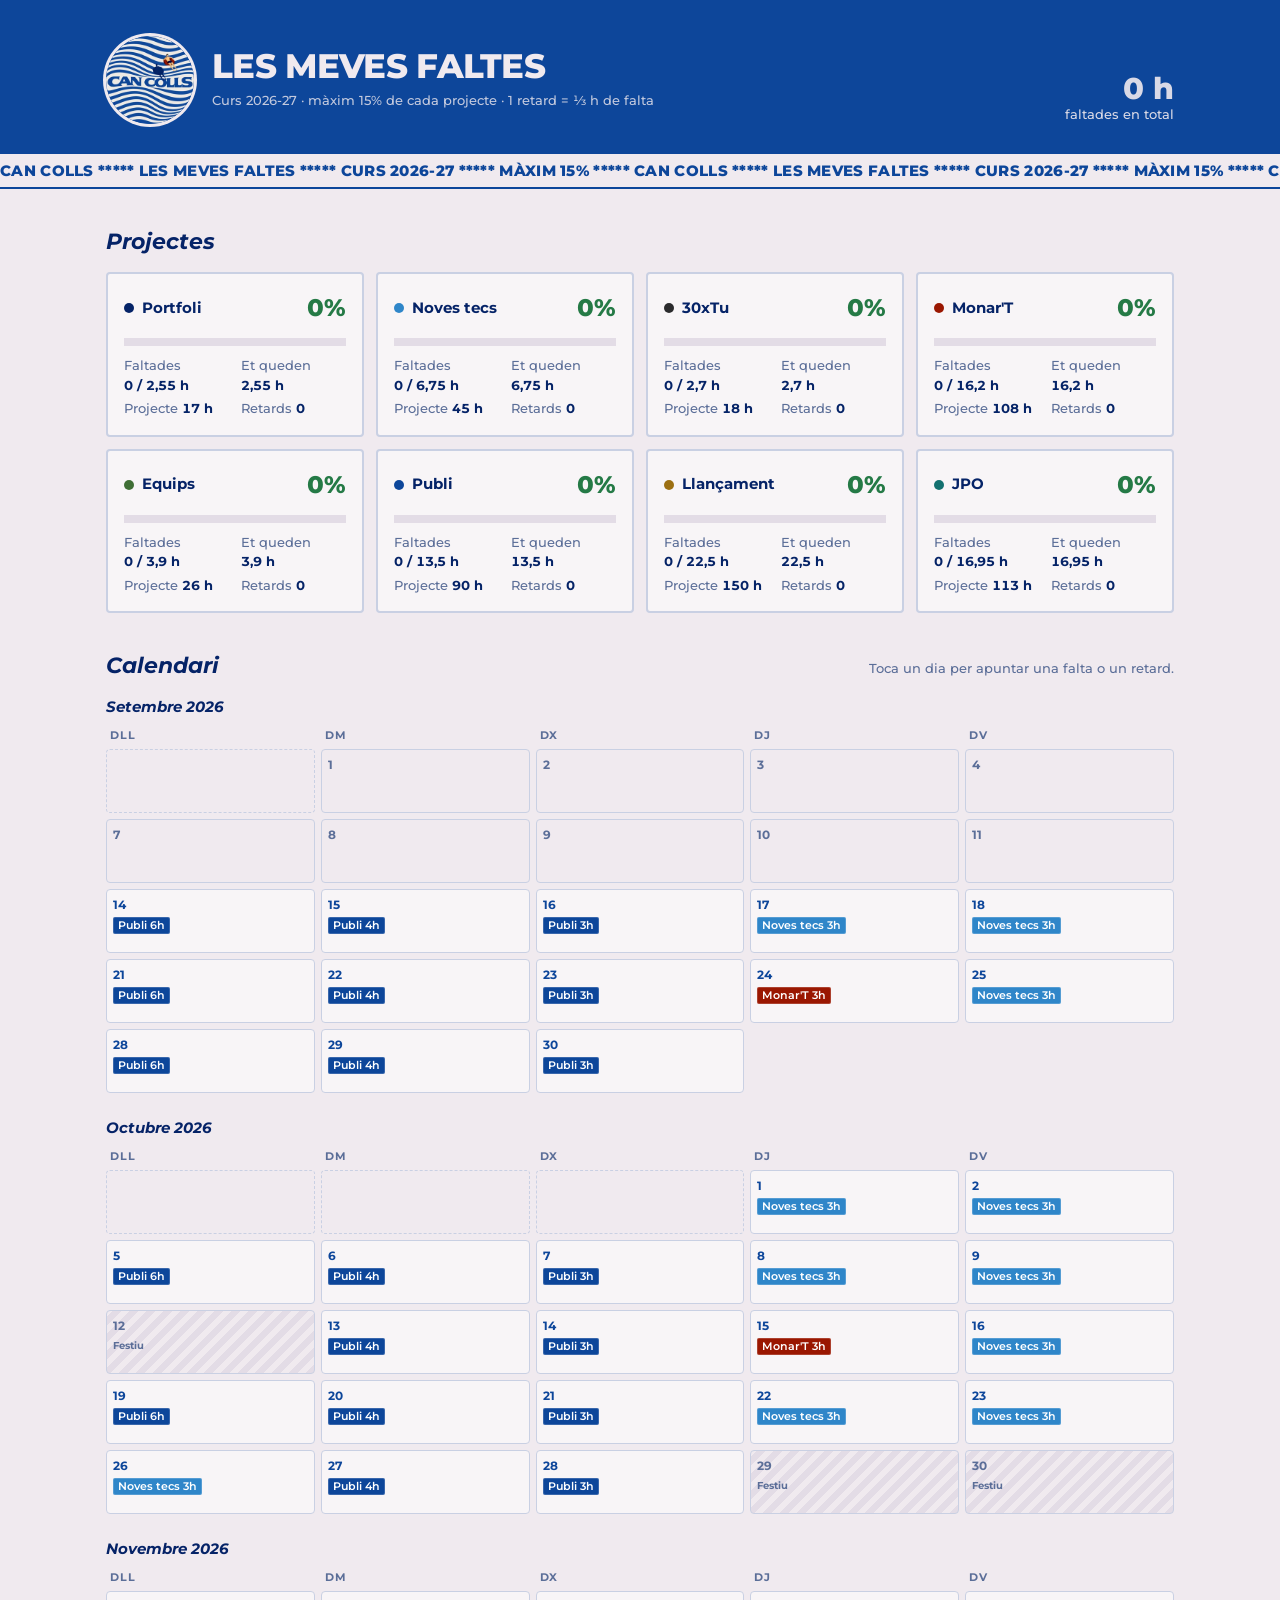
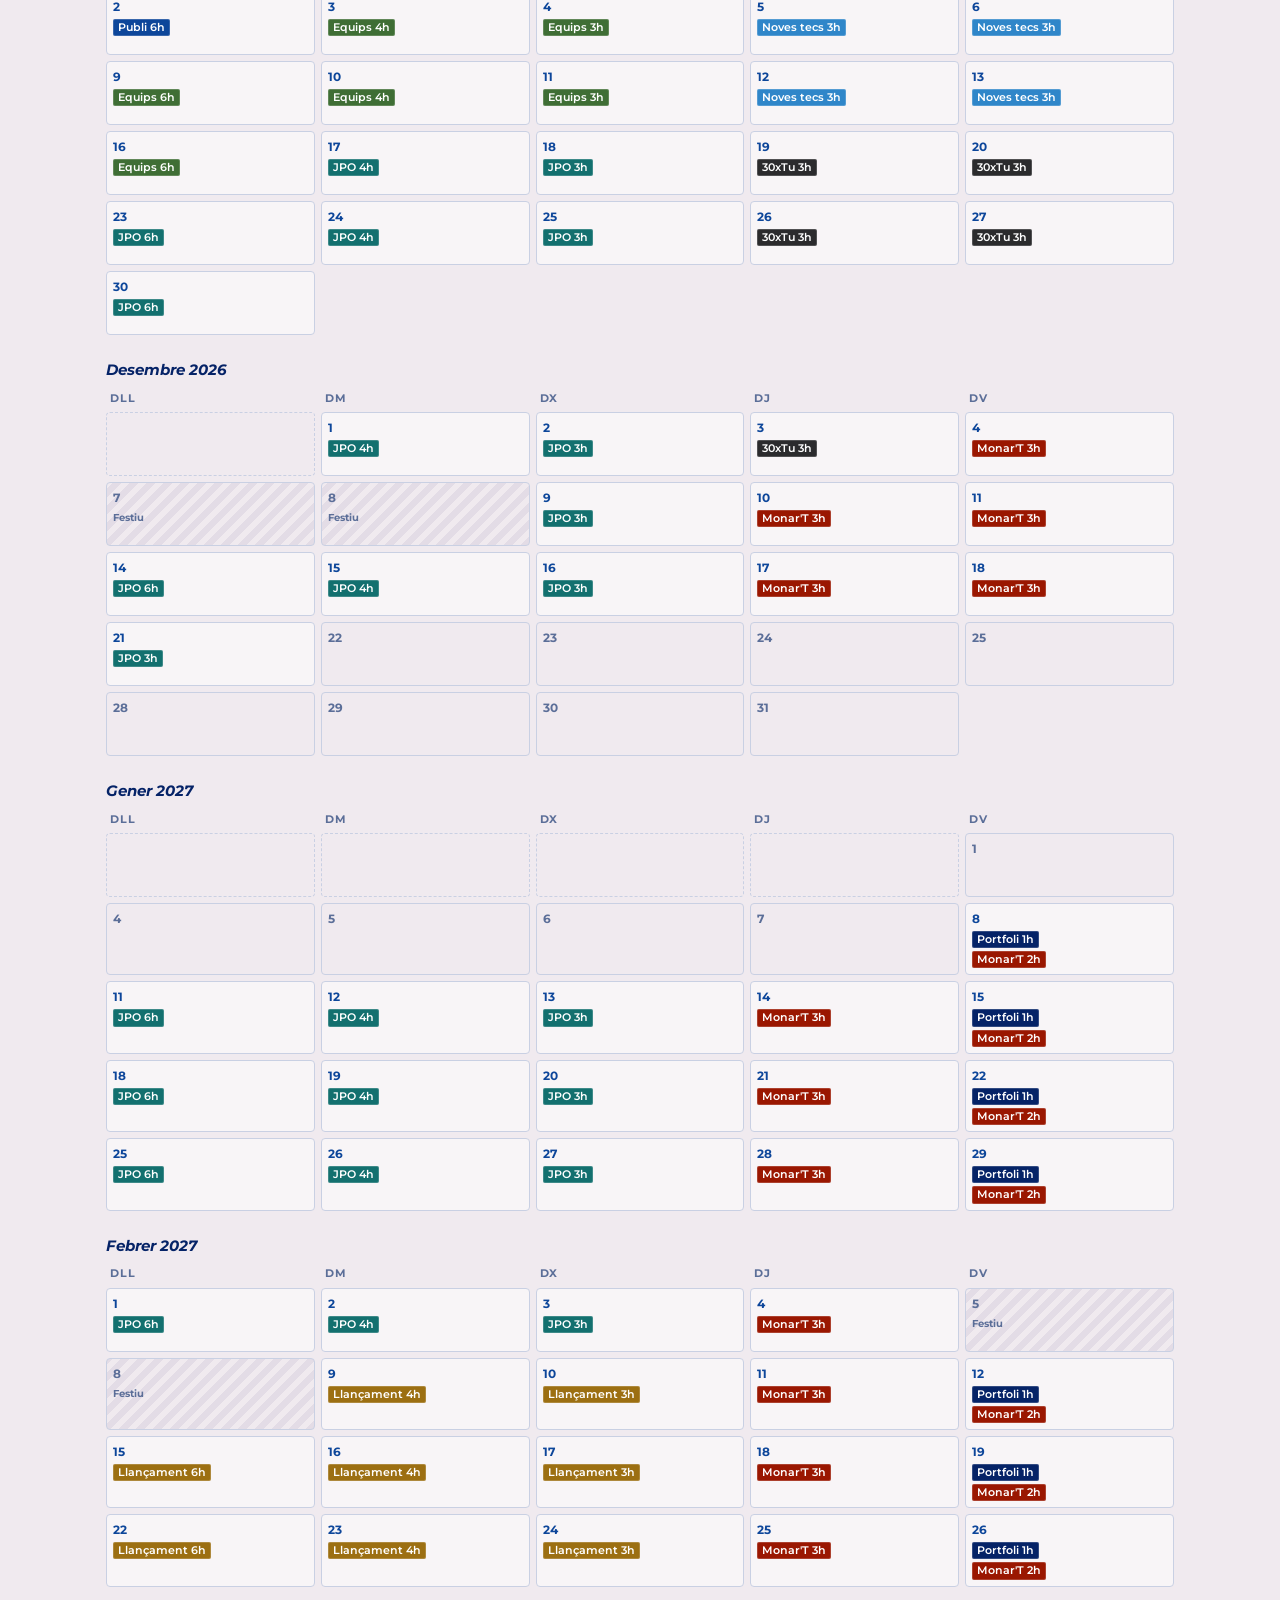
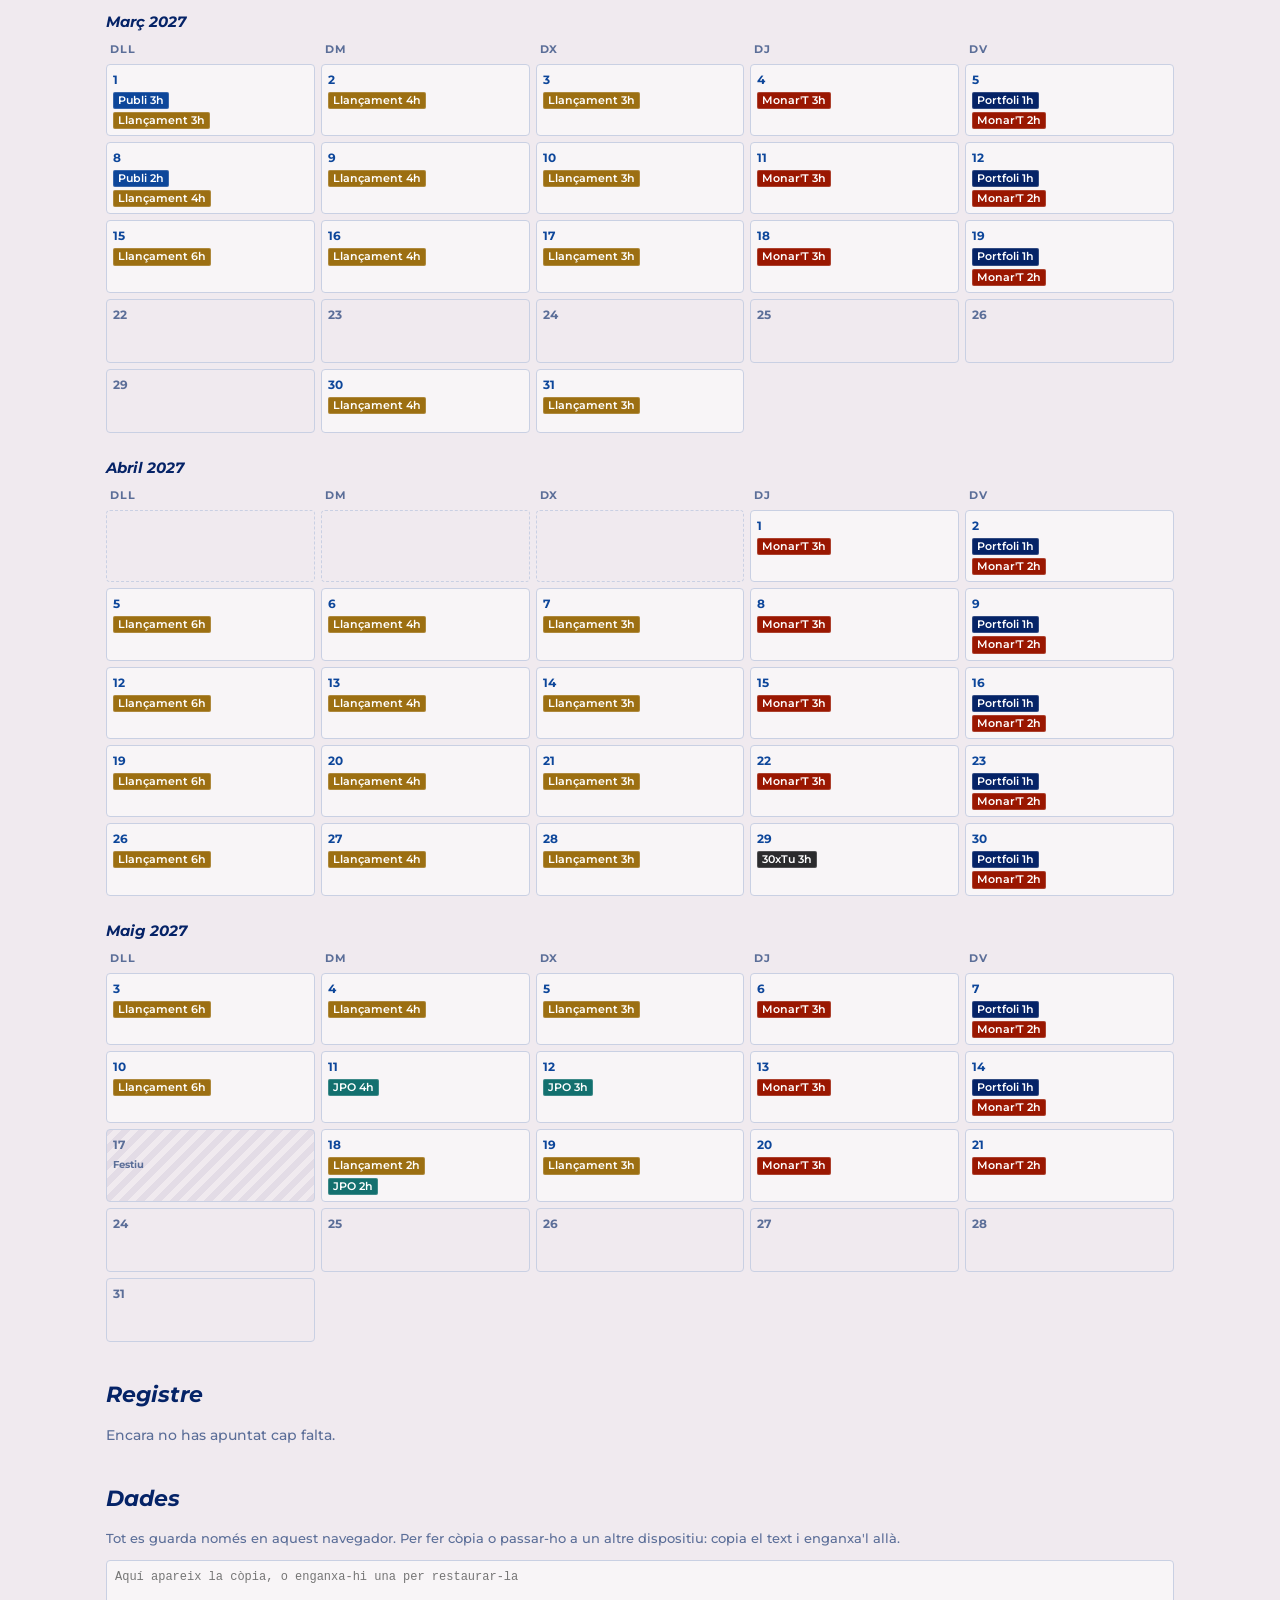
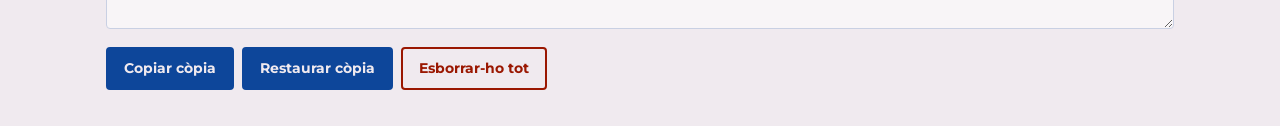
==== commit c1990797: "Afegeix el logo de Can Colls a la capçalera Co-Authored-By: Claude Opus 5.5 <noreply@anthropic.com> " ====
--- a/index.html
+++ b/index.html
@@ -11,9 +11,12 @@
 </head>
 <body>
   <header class="top">
-    <div>
+    <div class="brand">
+      <img class="logo" src="logo.webp" alt="Can Colls" width="88" height="88">
+      <div>
       <h1>Les meves faltes</h1>
       <p class="sub">Curs 2026-27 · màxim 15% de cada projecte · 1 retard = ⅓ h de falta</p>
+      </div>
     </div>
     <div class="global" id="global"></div>
   </header>
--- a/styles.css
+++ b/styles.css
@@ -70,6 +70,8 @@
   background: var(--band); color: var(--band-ink);
   box-shadow: 0 0 0 100vmax var(--band); clip-path: inset(0 -100vmax);
 }
+.brand { display: flex; align-items: center; gap: 18px; min-width: 0; }
+.logo { width: 88px; height: 88px; flex: none; border-radius: 50%; box-shadow: 0 0 0 3px var(--notpink); }
 .top h1 { color: var(--band-ink); text-transform: uppercase; }
 .top .sub { color: var(--band-ink); opacity: .8; }
 .global { font-size: 13px; color: var(--band-ink); opacity: .9; text-align: right; }
@@ -81,7 +83,7 @@
   border-block: 2px solid var(--marine);
   font: 800 15px/1 var(--font); text-transform: uppercase; letter-spacing: .02em;
 }
-.ticker span { display: inline-block; padding: 9px 0; animation: ticker 40s linear infinite; }
+.ticker span { display: inline-block; padding: 9px 0; animation: ticker 160s linear infinite; }
 @keyframes ticker { to { transform: translateX(-50%); } }
 @media (prefers-reduced-motion: reduce) { .ticker span { animation: none; } }
 
@@ -171,6 +173,8 @@
 
 @media (max-width: 560px) {
   h1 { font-size: 26px; }
+  .brand { gap: 12px; }
+  .logo { width: 64px; height: 64px; }
   .global { text-align: left; }
   .cell { min-height: 54px; padding: 4px; }
   .chip { font-size: 9px; padding: 1px 3px; }
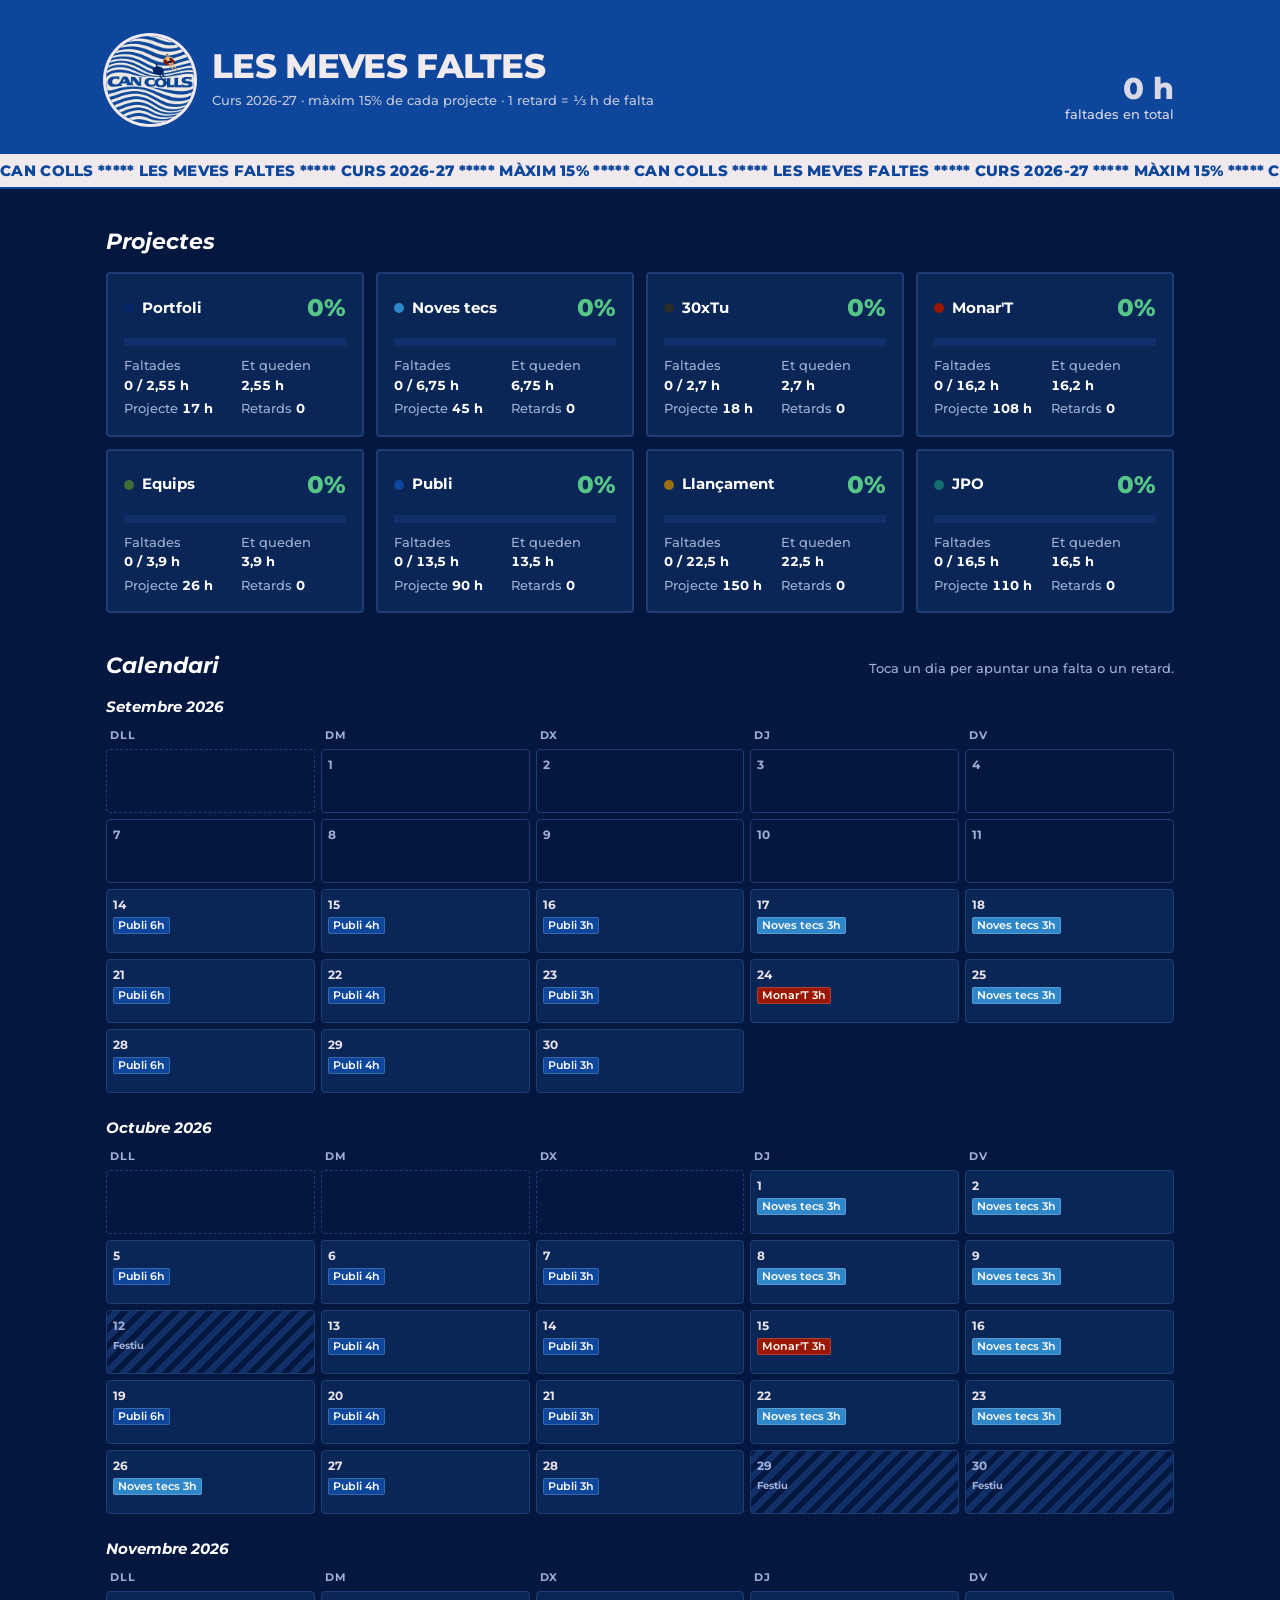
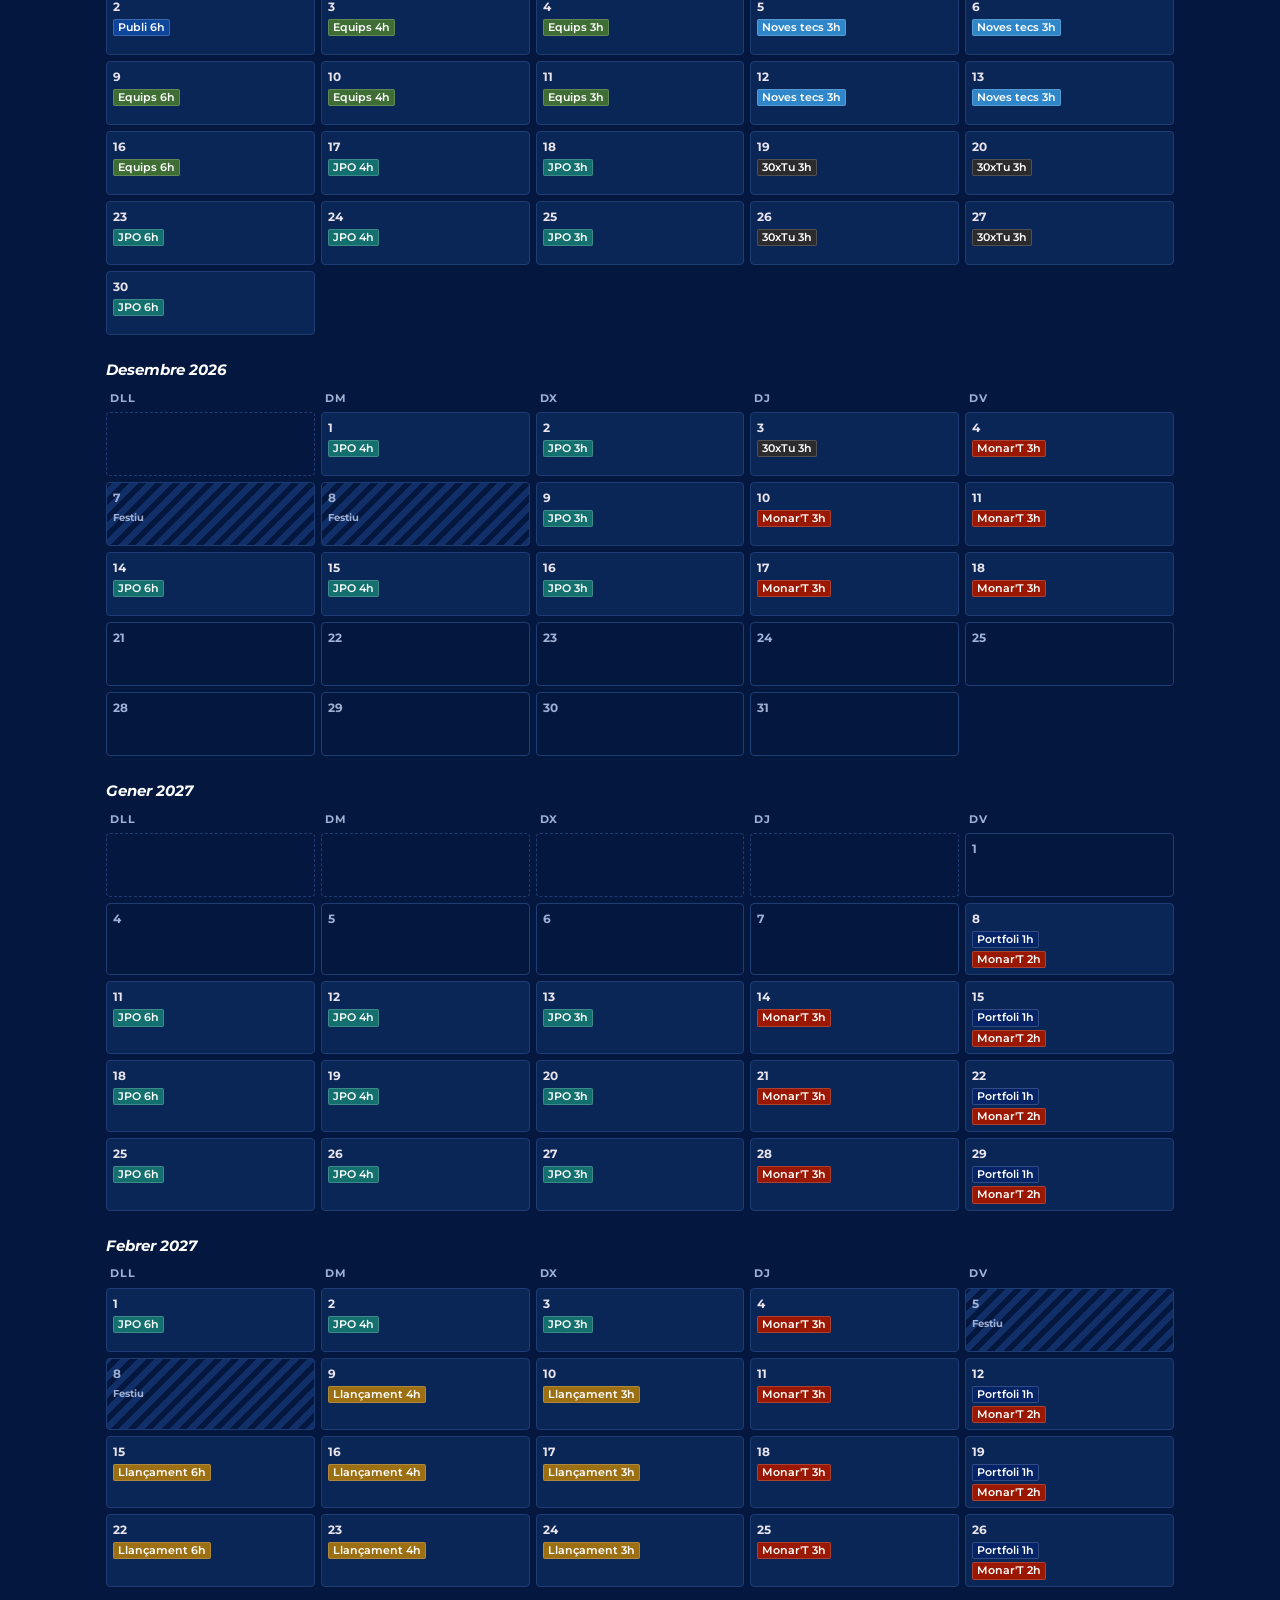
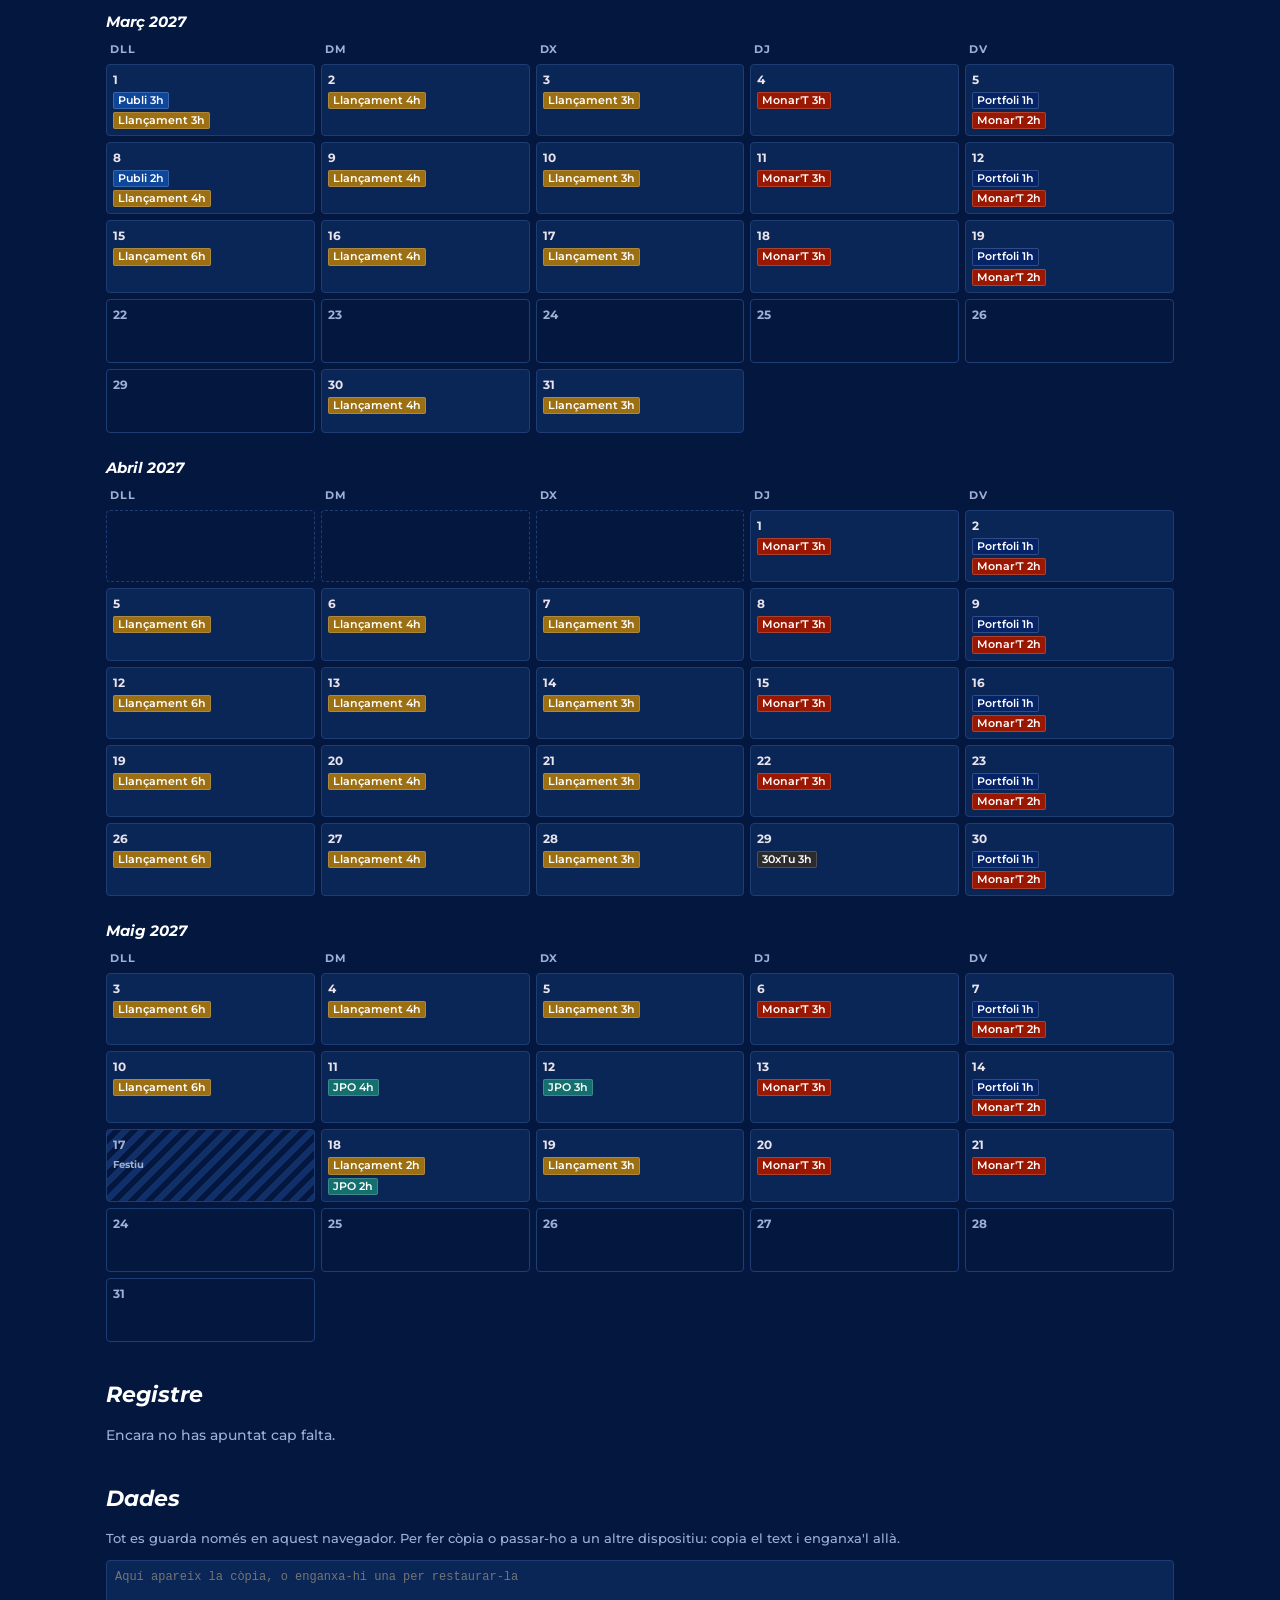
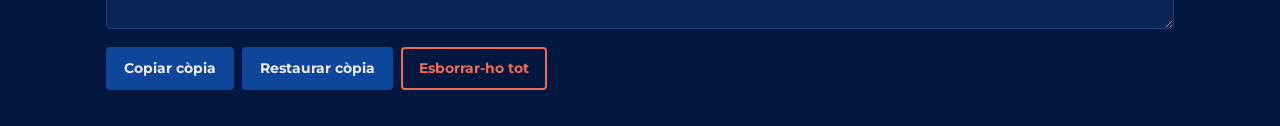
==== commit 0eef4697: "Prepara la web per a GitHub Pages Afegeix .nojekyll, favicon, theme-color i instruccions al README. " ====
--- a/index.html
+++ b/index.html
@@ -4,6 +4,10 @@
   <meta charset="utf-8">
   <meta name="viewport" content="width=device-width, initial-scale=1">
   <title>Les meves faltes</title>
+  <meta name="description" content="Registre personal de faltes i retards per projecte, curs 2026-27.">
+  <meta name="theme-color" content="#0d469a">
+  <link rel="icon" href="logo.webp" type="image/webp">
+  <link rel="apple-touch-icon" href="logo.webp">
   <link rel="preconnect" href="https://fonts.googleapis.com">
   <link rel="preconnect" href="https://fonts.gstatic.com" crossorigin>
   <link href="https://fonts.googleapis.com/css2?family=Montserrat:ital,wght@0,400;0,500;0,600;0,700;0,800;1,600;1,700&display=swap" rel="stylesheet">
--- a/styles.css
+++ b/styles.css
@@ -1,52 +1,30 @@
 /* Identitat Can Colls: blau marí sobre blanc trencat, vermell per a l'èmfasi, Montserrat per a tot el text.
    Capçalera en bloc blau a tota amplada + cinta de text, com als manuals de marca. */
-html { color-scheme: light; }
-:root {
+/* Un sol tema: fons blau marí per a tothom, sigui quin sigui el mode clar/fosc del dispositiu. */
+:root, :root[data-theme="light"], :root[data-theme="dark"] {
   --marine: #0d469a;   /* MarineBlue */
   --naval: #052367;    /* NavalAir */
   --red: #9a1701;      /* RedRock */
   --graphite: #2b2b2d; /* Idunnow */
   --notpink: #f0eaef;  /* NotPink */
 
-  --bg: var(--notpink);
-  --surface: #f8f5f7;
-  --ink: var(--marine);
-  --strong: var(--naval);
-  --muted: #5b6e98;
-  --line: #c9d0e3;
-  --soft: #e3dce6;
+  --bg: #04173f;
+  --surface: #0a2656;
+  --ink: #e9e3ec;
+  --strong: #ffffff;
+  --muted: #9fb0d4;
+  --line: #1f3d75;
+  --soft: #11306a;
   --band: var(--marine);
   --band-ink: var(--notpink);
-  --ok: #257a46;
-  --warn: #a8690f;
-  --bad: var(--red);
-  --accent: var(--red);
+  --ok: #57c587;
+  --warn: #e5ad45;
+  --bad: #ef6a52;
+  --accent: #ef6a52;
   --radius: 4px;
 
   --font: "Montserrat", "Helvetica Neue", Arial, sans-serif;
-}
-@media (prefers-color-scheme: dark) {
-  :root:not([data-theme="light"]) {
-    --bg: #04173f;
-    --surface: #0a2656;
-    --ink: #e9e3ec;
-    --strong: #ffffff;
-    --muted: #9fb0d4;
-    --line: #1f3d75;
-    --soft: #11306a;
-    --band: var(--marine);
-    --band-ink: var(--notpink);
-    --ok: #57c587;
-    --warn: #e5ad45;
-    --bad: #ef6a52;
-    --accent: #ef6a52;
-    color-scheme: dark;
-  }
-}
-:root[data-theme="dark"] {
-  --bg: #04173f; --surface: #0a2656; --ink: #e9e3ec; --strong: #ffffff; --muted: #9fb0d4;
-  --line: #1f3d75; --soft: #11306a; --band: var(--marine); --band-ink: var(--notpink);
-  --ok: #57c587; --warn: #e5ad45; --bad: #ef6a52; --accent: #ef6a52; color-scheme: dark;
+  color-scheme: dark;
 }
 
 * { box-sizing: border-box; }
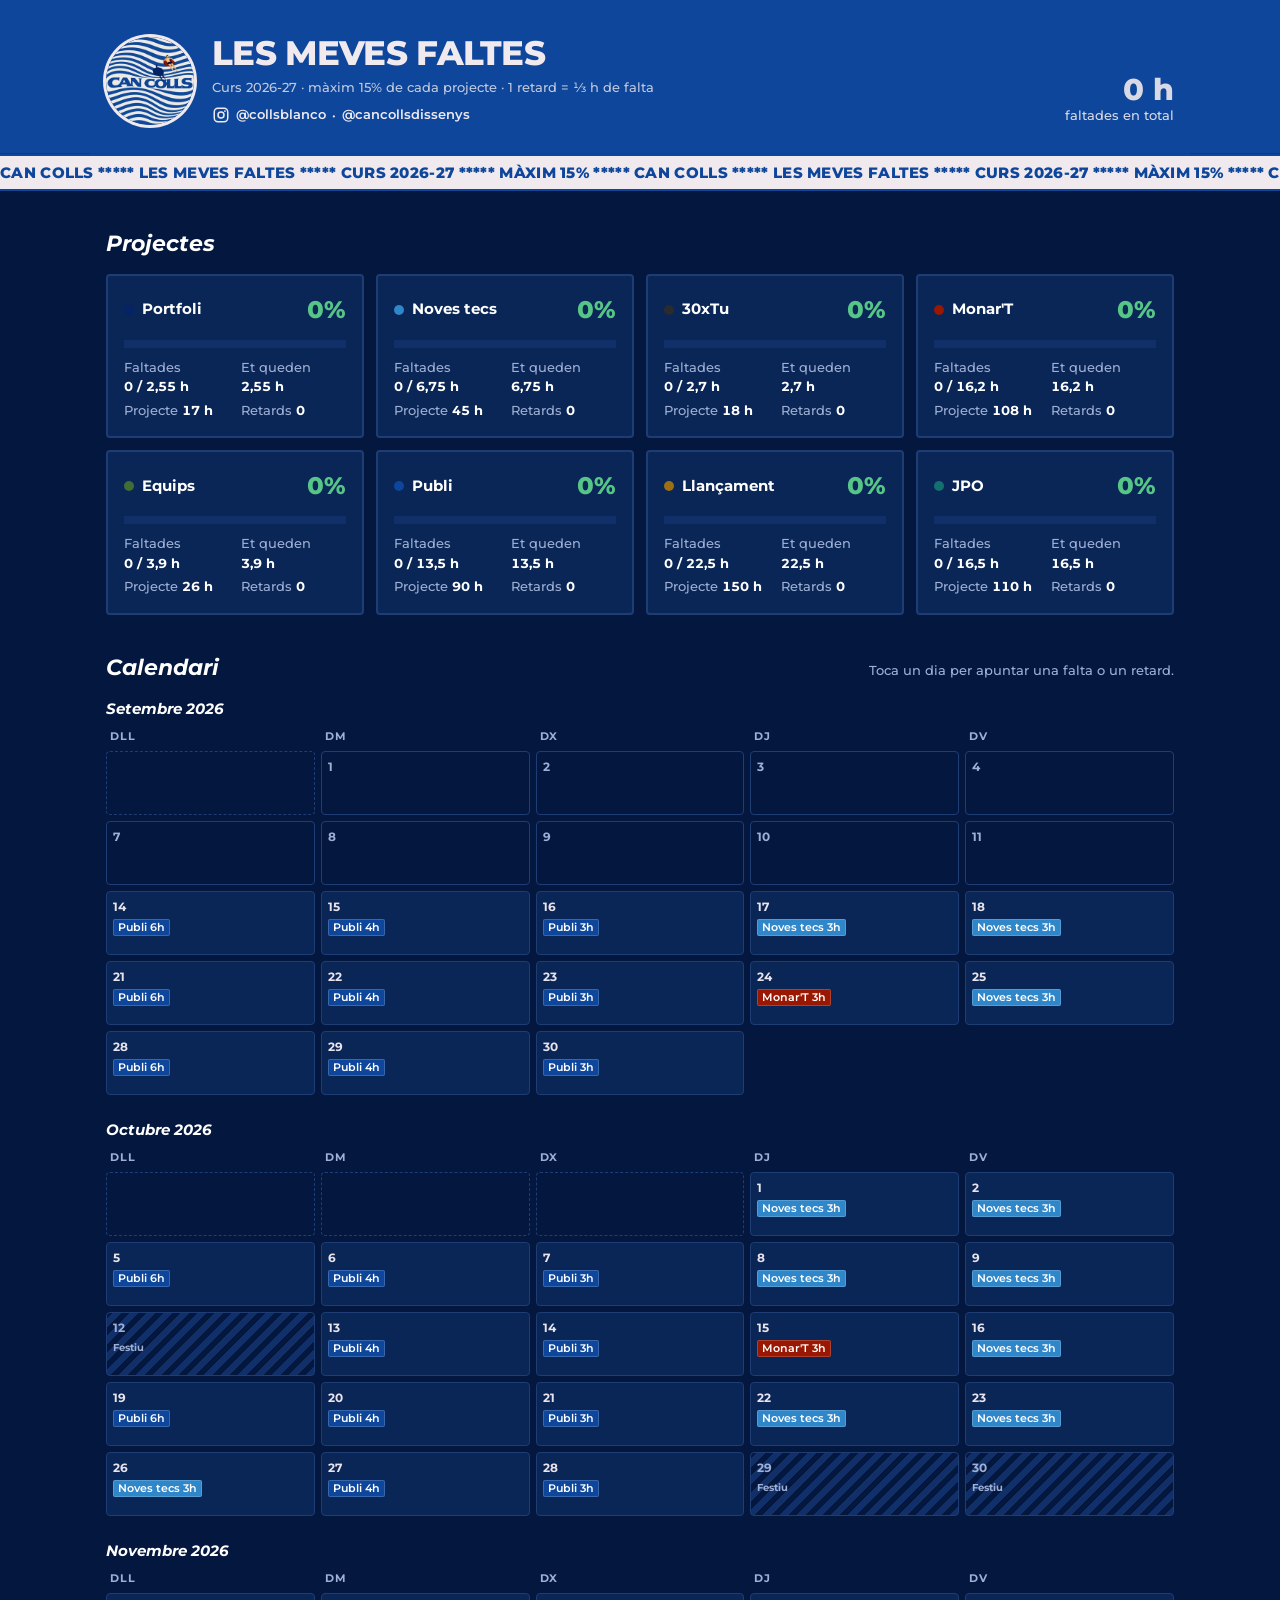
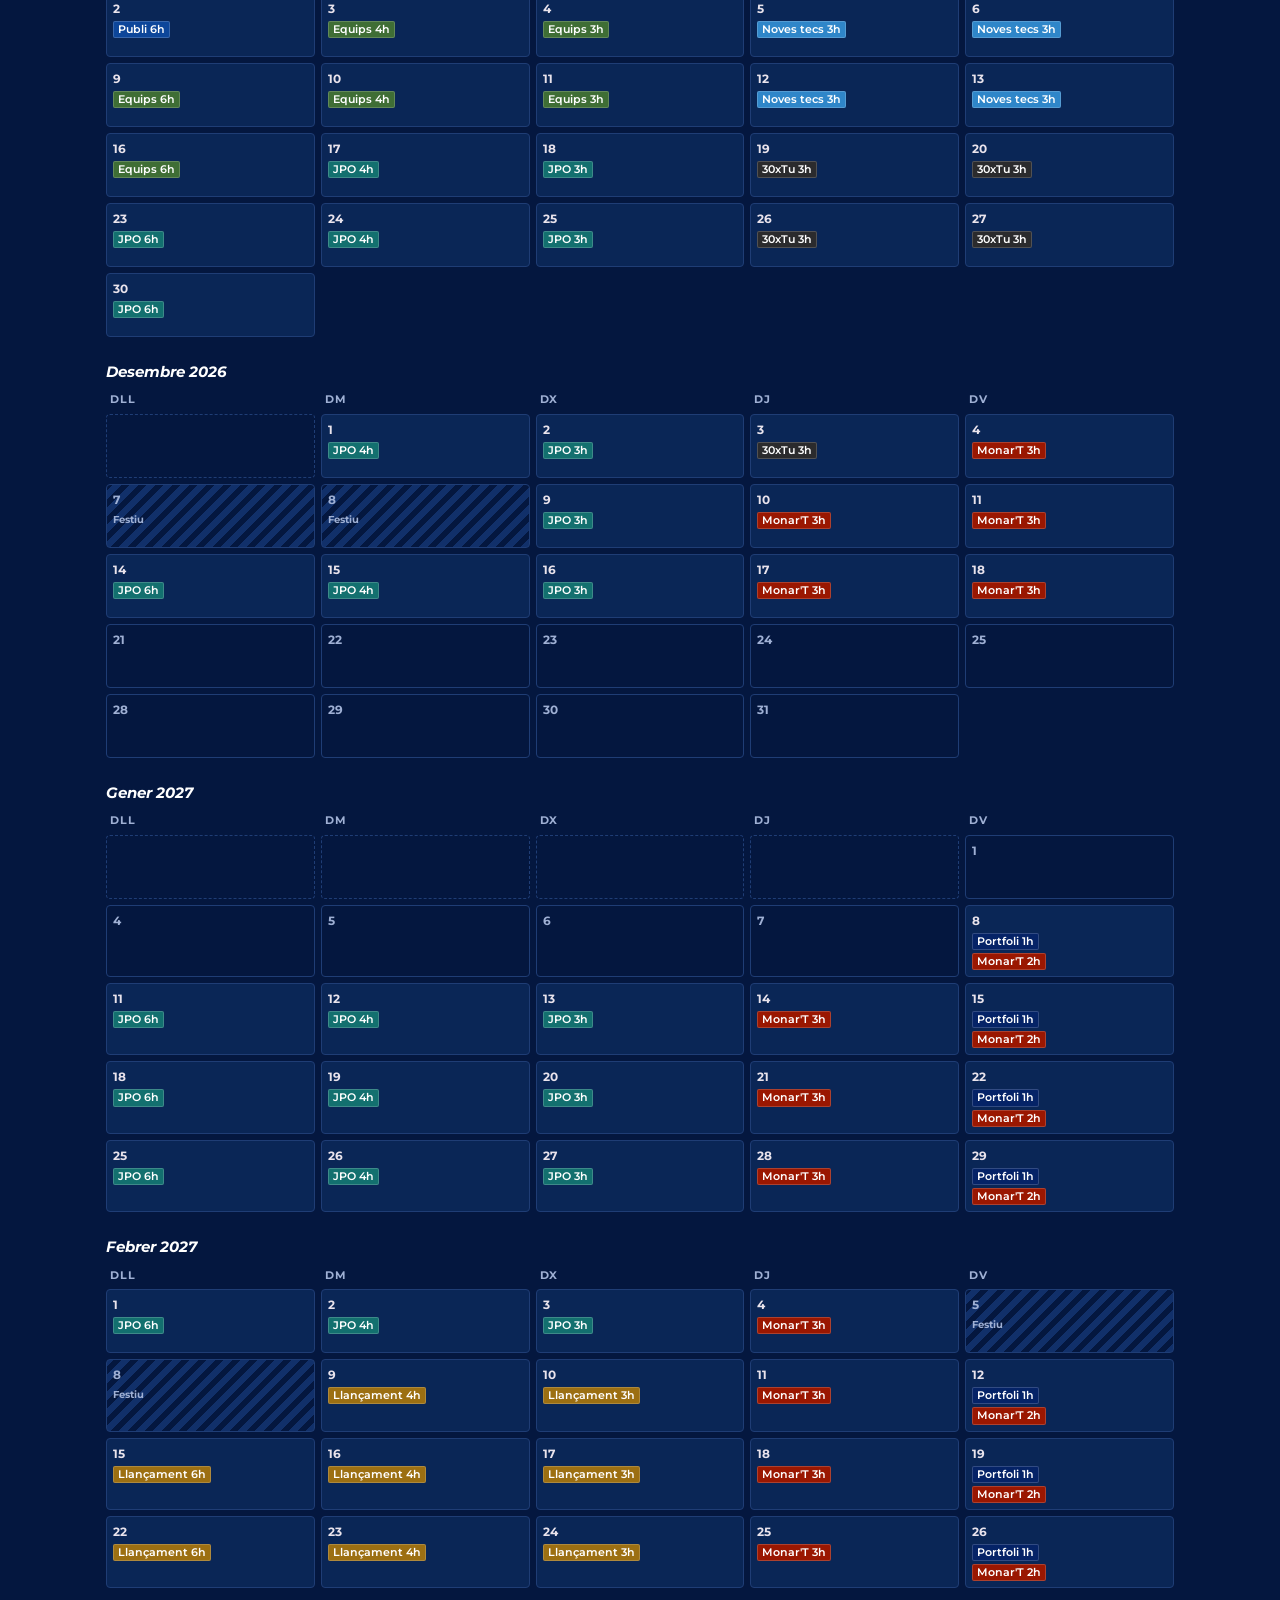
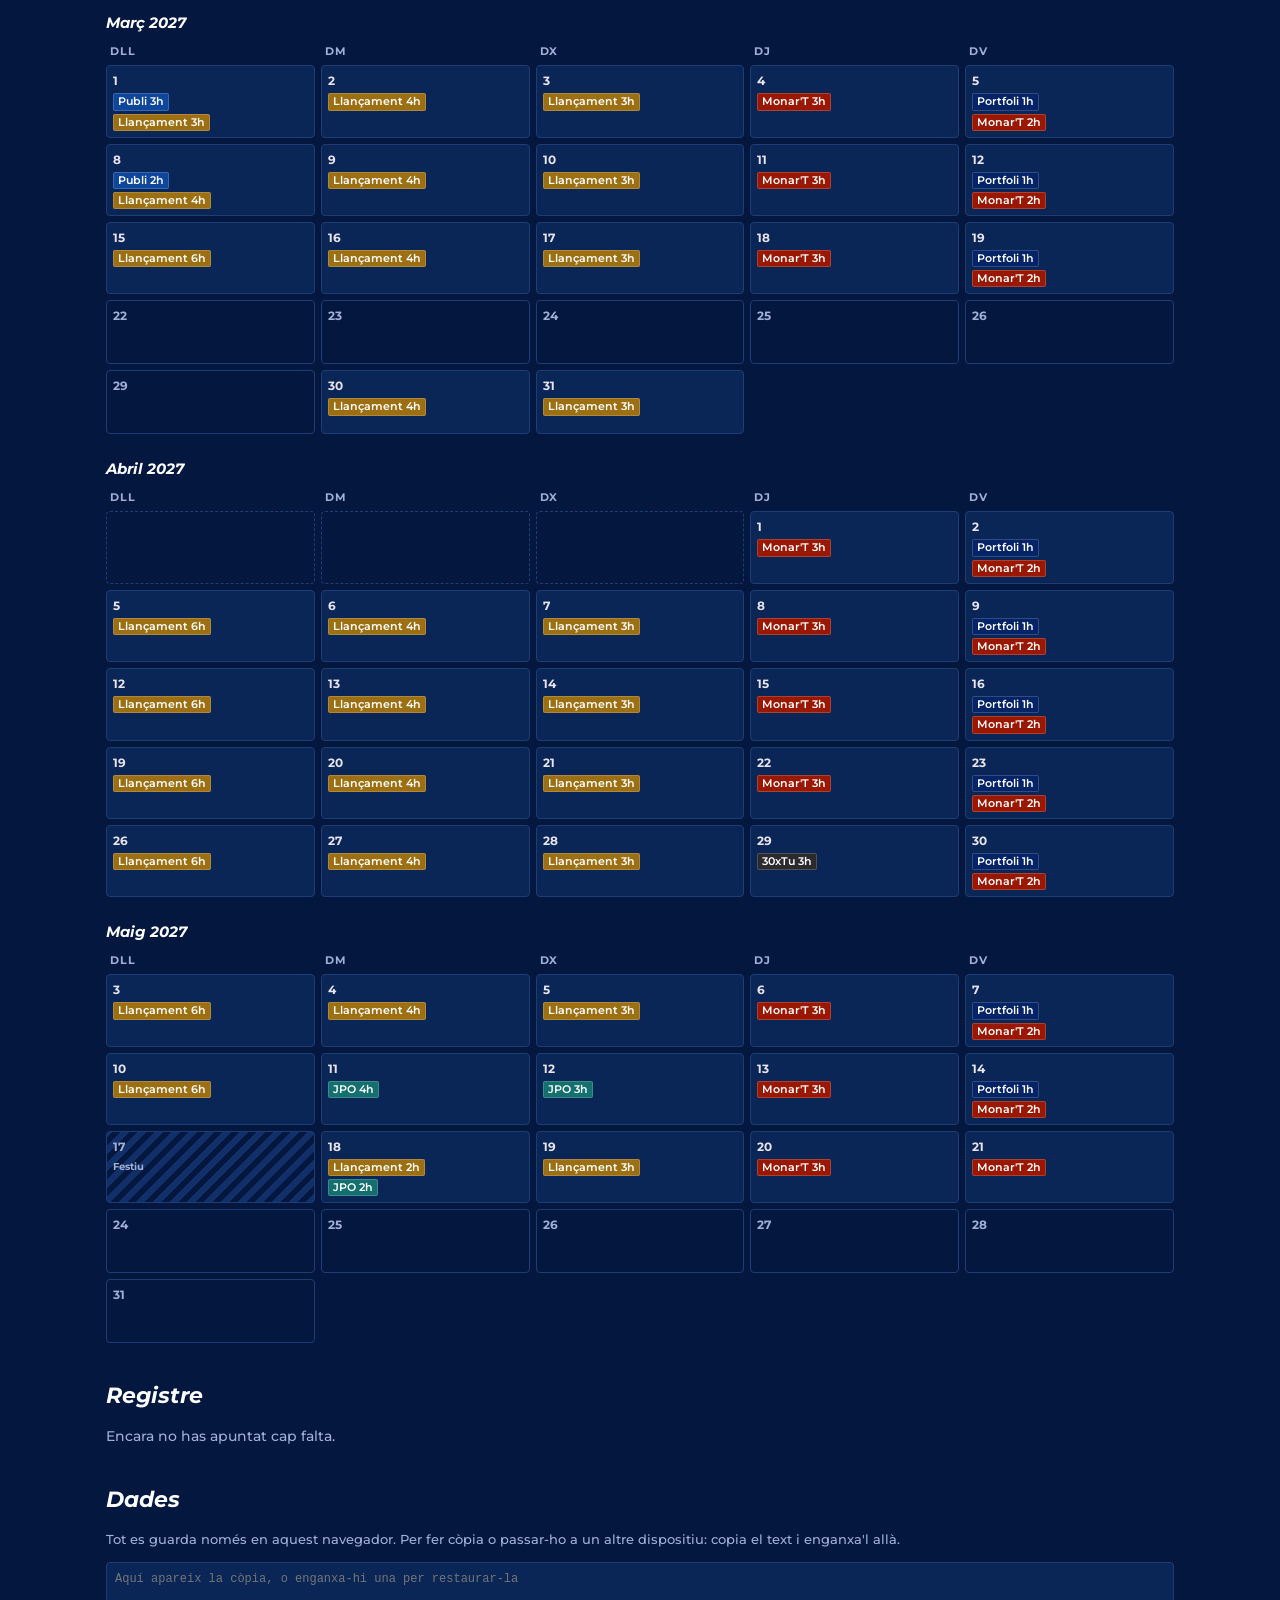
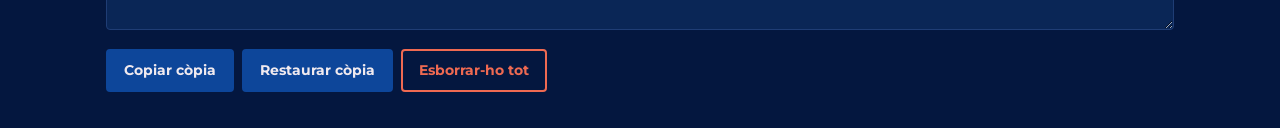
==== commit 4a604892: "Afegeix Instagram (@collsblanco, @cancollsdissenys) a la capçalera Co-Authored-By: Claude Opus 5.5 <" ====
--- a/index.html
+++ b/index.html
@@ -20,6 +20,7 @@
       <div>
       <h1>Les meves faltes</h1>
       <p class="sub">Curs 2026-27 · màxim 15% de cada projecte · 1 retard = ⅓ h de falta</p>
+      <p class="social"><svg class="ig" viewBox="0 0 24 24" width="18" height="18" aria-hidden="true"><rect x="3" y="3" width="18" height="18" rx="5" fill="none" stroke="currentColor" stroke-width="2"/><circle cx="12" cy="12" r="4" fill="none" stroke="currentColor" stroke-width="2"/><circle cx="17.3" cy="6.7" r="1.2" fill="currentColor"/></svg><span class="sr">Instagram:</span> <a href="https://www.instagram.com/collsblanco/" target="_blank" rel="noopener">@collsblanco</a> <span aria-hidden="true">·</span> <a href="https://www.instagram.com/cancollsdissenys/" target="_blank" rel="noopener">@cancollsdissenys</a></p>
       </div>
     </div>
     <div class="global" id="global"></div>
--- a/styles.css
+++ b/styles.css
@@ -52,6 +52,11 @@
 .logo { width: 88px; height: 88px; flex: none; border-radius: 50%; box-shadow: 0 0 0 3px var(--notpink); }
 .top h1 { color: var(--band-ink); text-transform: uppercase; }
 .top .sub { color: var(--band-ink); opacity: .8; }
+.social { display: flex; align-items: center; flex-wrap: wrap; gap: 6px; margin: 8px 0 0; font-size: 13px; font-weight: 600; color: var(--band-ink); }
+.social .ig { flex: none; }
+.social a { color: var(--band-ink); text-decoration: none; border-bottom: 1px solid transparent; }
+.social a:hover, .social a:focus-visible { border-bottom-color: var(--band-ink); outline: none; }
+.sr { position: absolute; width: 1px; height: 1px; overflow: hidden; clip: rect(0 0 0 0); white-space: nowrap; }
 .global { font-size: 13px; color: var(--band-ink); opacity: .9; text-align: right; }
 .global strong { color: var(--band-ink); font-size: 30px; font-weight: 800; display: block; line-height: 1.1; font-variant-numeric: tabular-nums; }
 
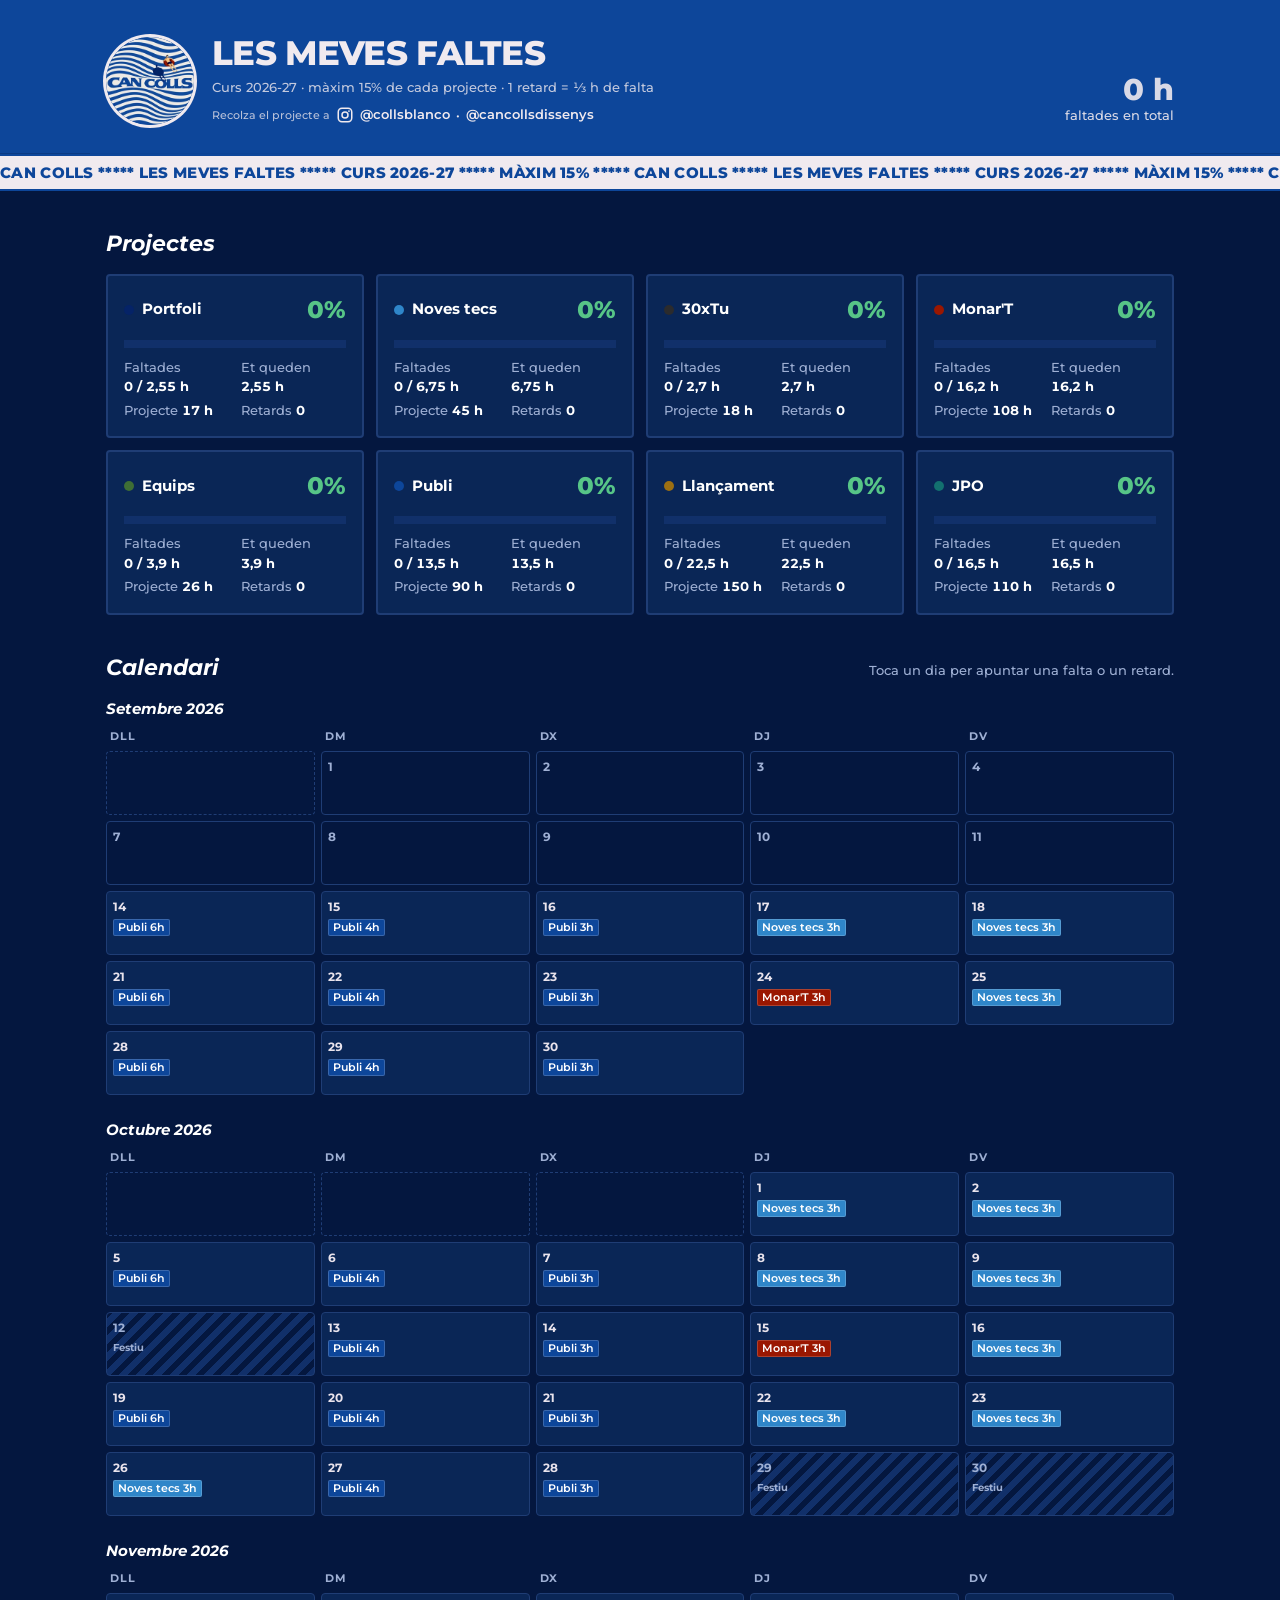
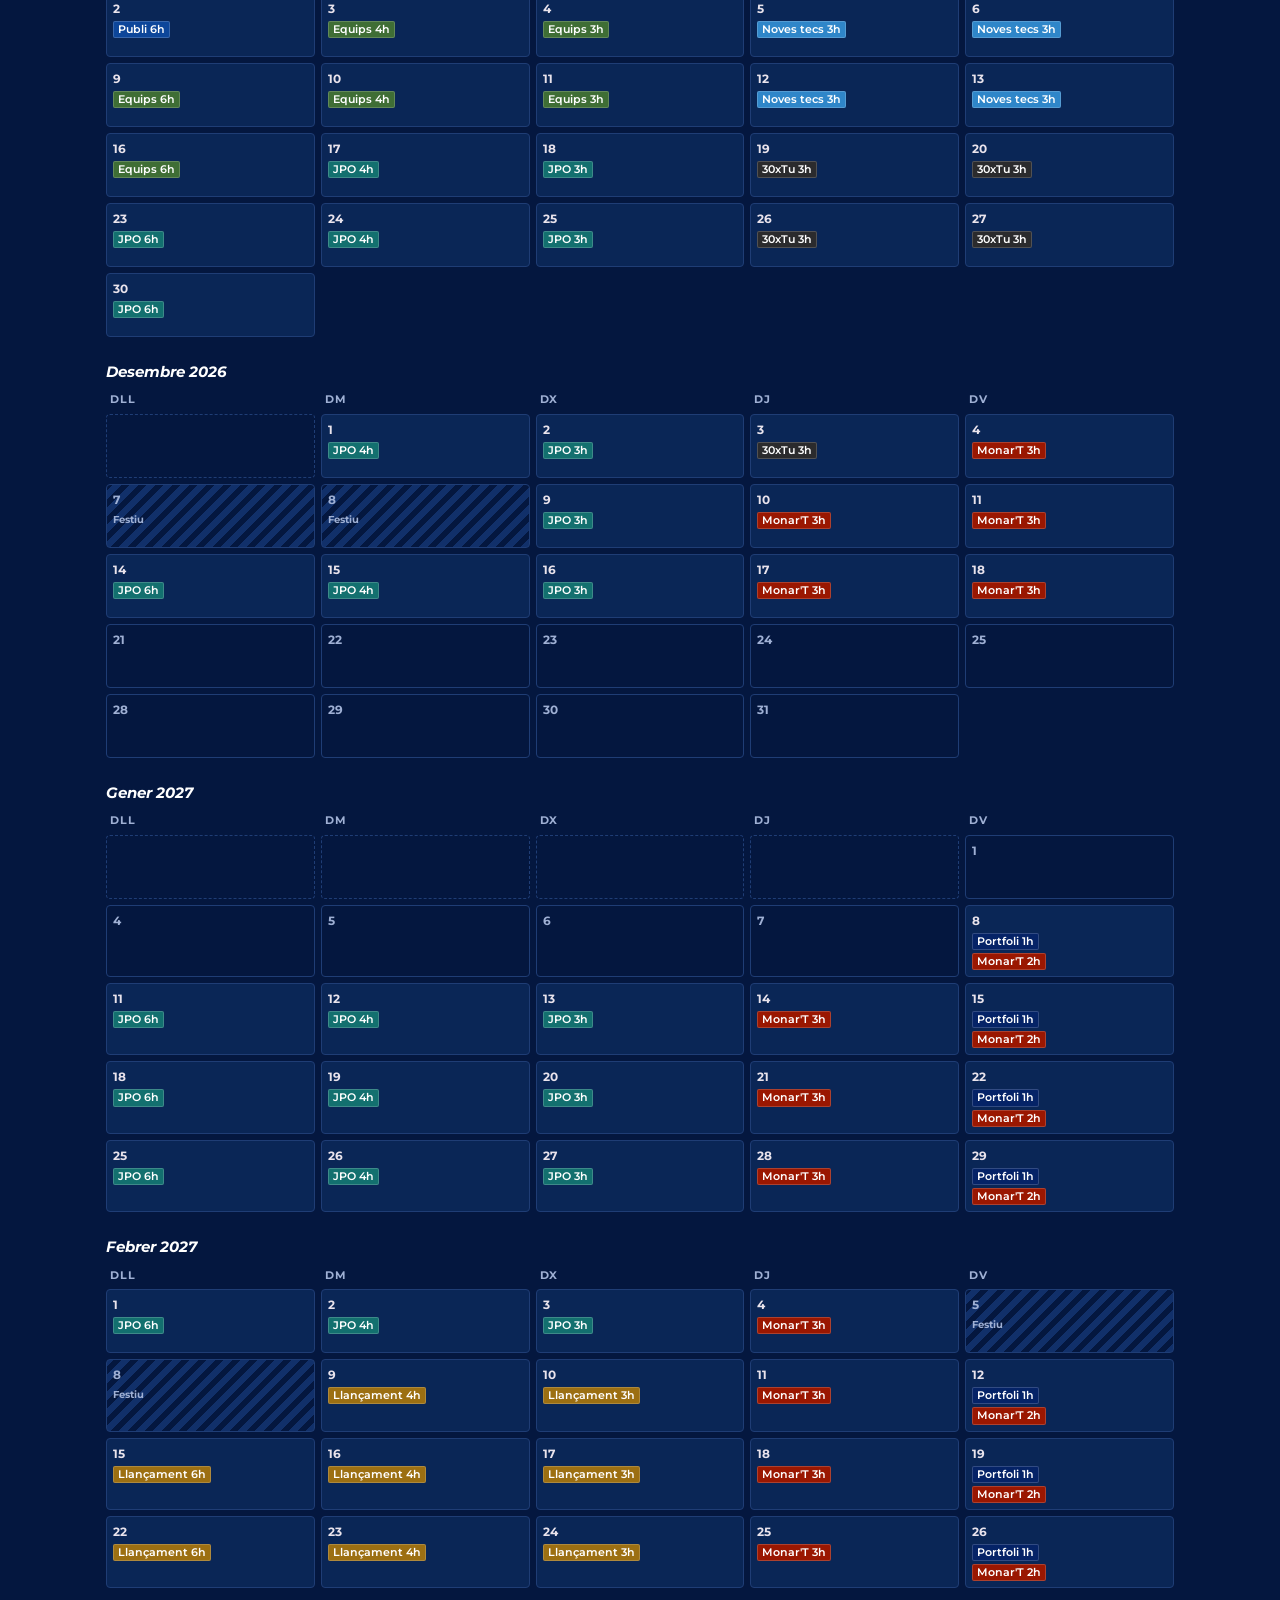
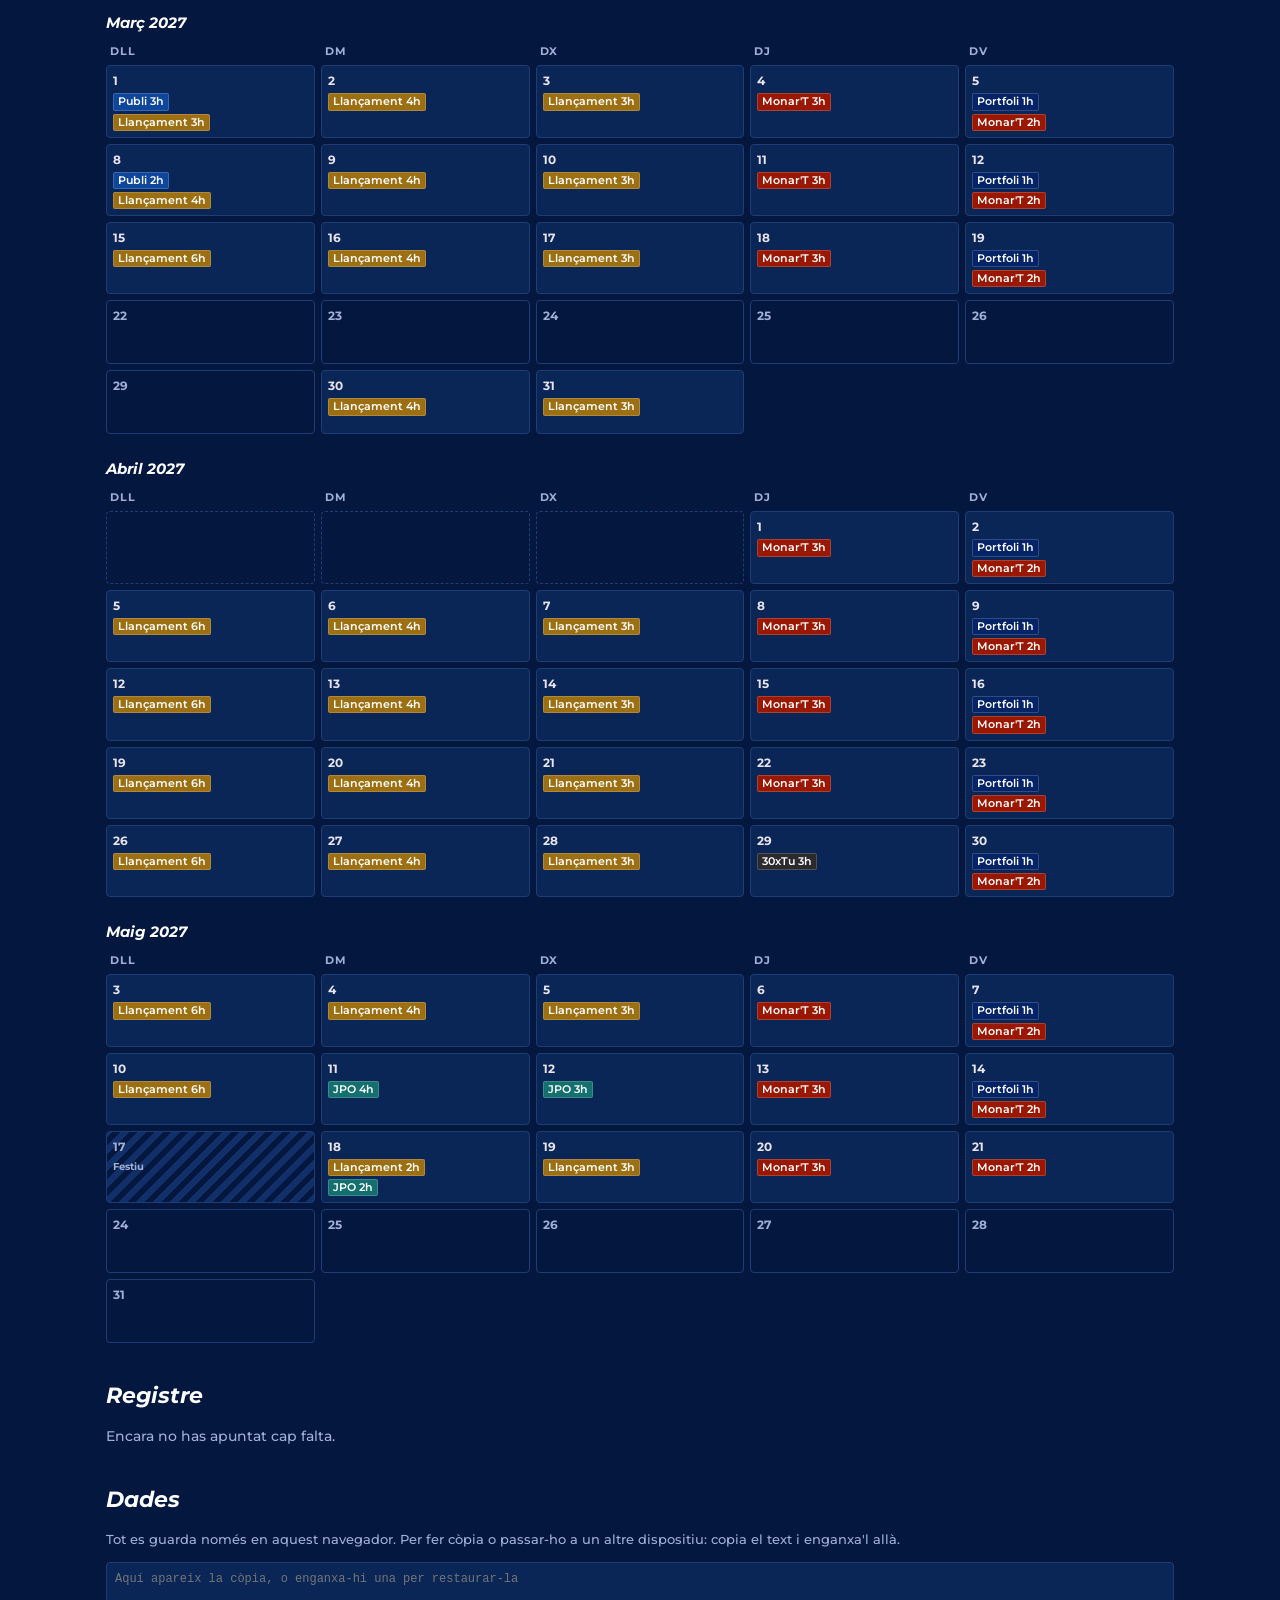
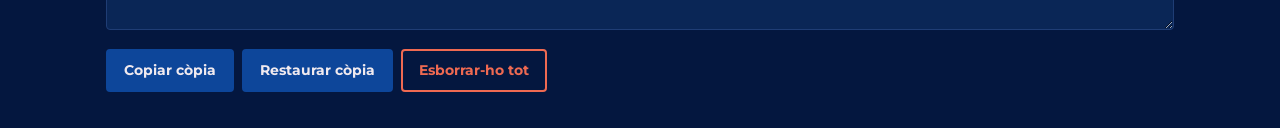
==== commit 0e51f65f: "Afegeix 'Recolza el projecte a' al costat dels Instagram Co-Authored-By: Claude Opus 5.5 <noreply@an" ====
--- a/index.html
+++ b/index.html
@@ -20,7 +20,7 @@
       <div>
       <h1>Les meves faltes</h1>
       <p class="sub">Curs 2026-27 · màxim 15% de cada projecte · 1 retard = ⅓ h de falta</p>
-      <p class="social"><svg class="ig" viewBox="0 0 24 24" width="18" height="18" aria-hidden="true"><rect x="3" y="3" width="18" height="18" rx="5" fill="none" stroke="currentColor" stroke-width="2"/><circle cx="12" cy="12" r="4" fill="none" stroke="currentColor" stroke-width="2"/><circle cx="17.3" cy="6.7" r="1.2" fill="currentColor"/></svg><span class="sr">Instagram:</span> <a href="https://www.instagram.com/collsblanco/" target="_blank" rel="noopener">@collsblanco</a> <span aria-hidden="true">·</span> <a href="https://www.instagram.com/cancollsdissenys/" target="_blank" rel="noopener">@cancollsdissenys</a></p>
+      <p class="social"><span class="support">Recolza el projecte a</span><svg class="ig" viewBox="0 0 24 24" width="18" height="18" aria-hidden="true"><rect x="3" y="3" width="18" height="18" rx="5" fill="none" stroke="currentColor" stroke-width="2"/><circle cx="12" cy="12" r="4" fill="none" stroke="currentColor" stroke-width="2"/><circle cx="17.3" cy="6.7" r="1.2" fill="currentColor"/></svg><a href="https://www.instagram.com/collsblanco/" target="_blank" rel="noopener">@collsblanco</a> <span aria-hidden="true">·</span> <a href="https://www.instagram.com/cancollsdissenys/" target="_blank" rel="noopener">@cancollsdissenys</a></p>
       </div>
     </div>
     <div class="global" id="global"></div>
--- a/styles.css
+++ b/styles.css
@@ -54,9 +54,9 @@
 .top .sub { color: var(--band-ink); opacity: .8; }
 .social { display: flex; align-items: center; flex-wrap: wrap; gap: 6px; margin: 8px 0 0; font-size: 13px; font-weight: 600; color: var(--band-ink); }
 .social .ig { flex: none; }
+.social .support { font-size: 11px; font-weight: 500; opacity: .75; }
 .social a { color: var(--band-ink); text-decoration: none; border-bottom: 1px solid transparent; }
 .social a:hover, .social a:focus-visible { border-bottom-color: var(--band-ink); outline: none; }
-.sr { position: absolute; width: 1px; height: 1px; overflow: hidden; clip: rect(0 0 0 0); white-space: nowrap; }
 .global { font-size: 13px; color: var(--band-ink); opacity: .9; text-align: right; }
 .global strong { color: var(--band-ink); font-size: 30px; font-weight: 800; display: block; line-height: 1.1; font-variant-numeric: tabular-nums; }
 
